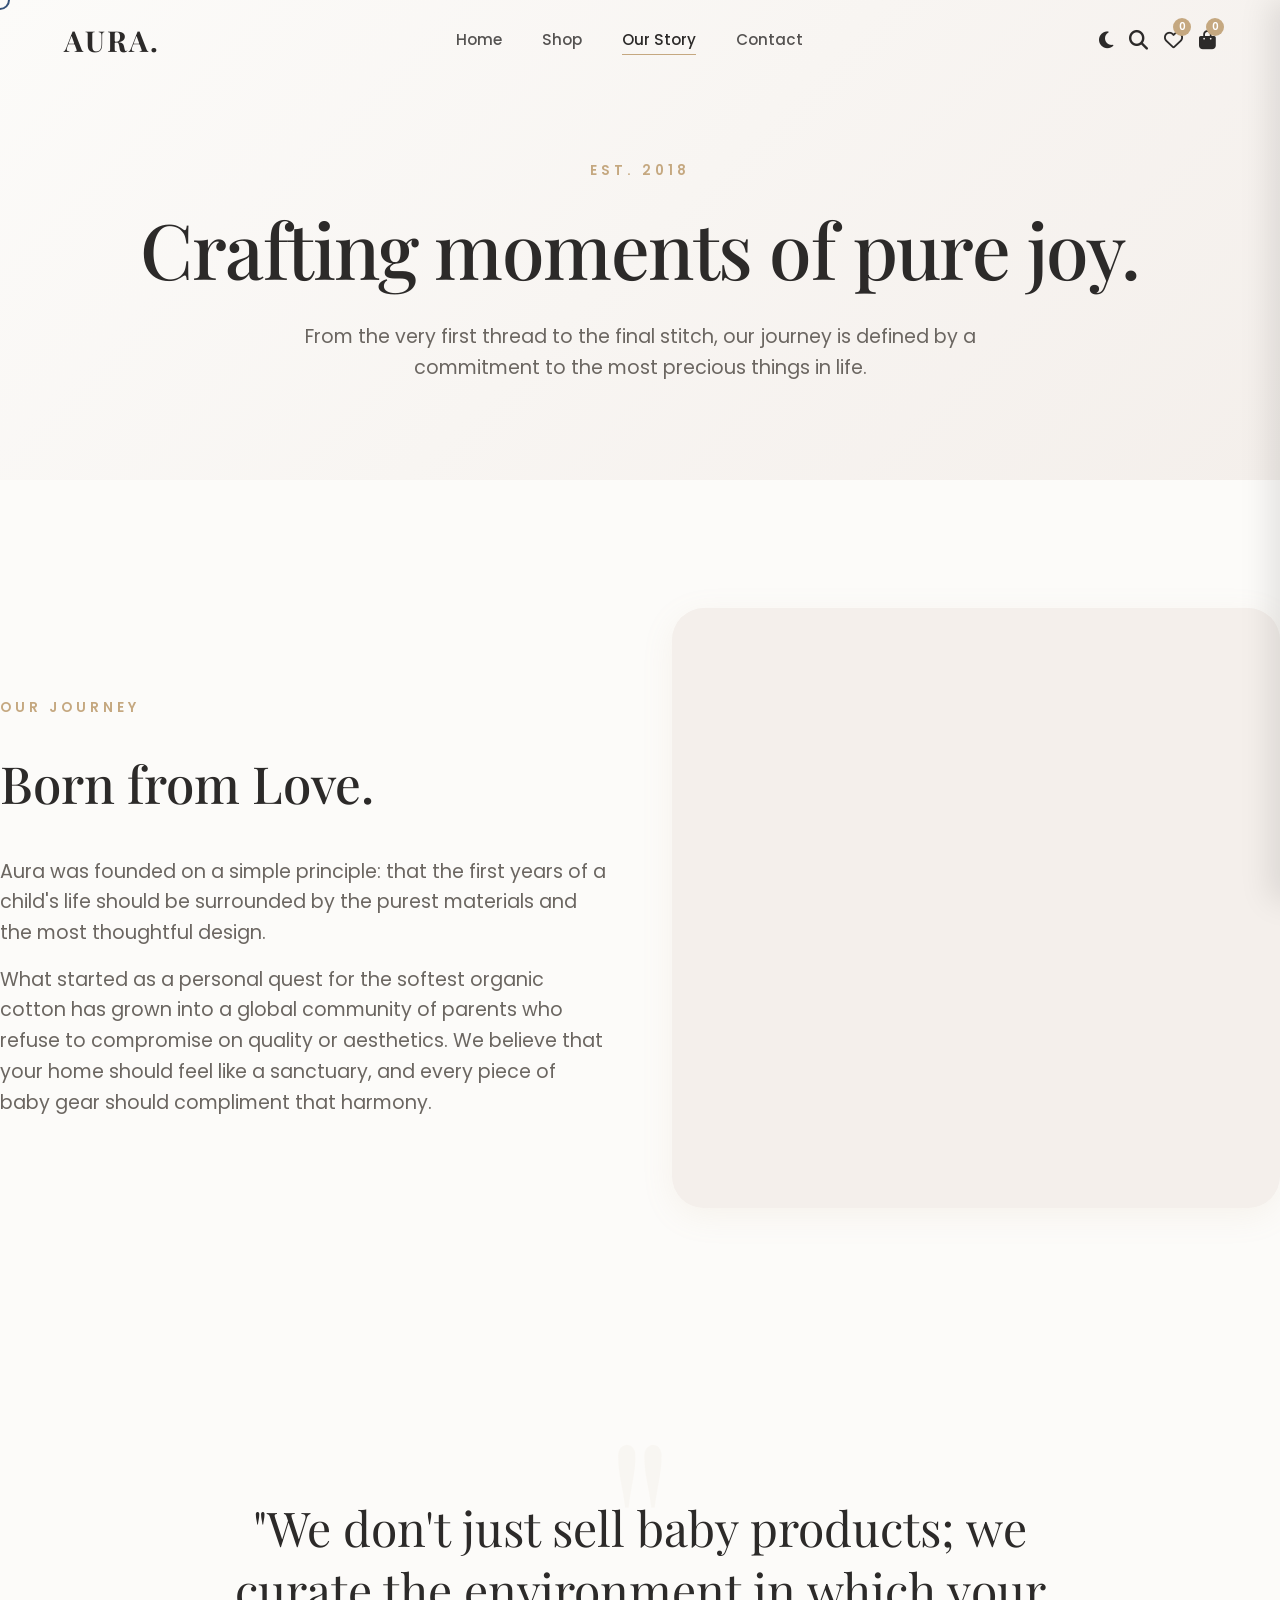
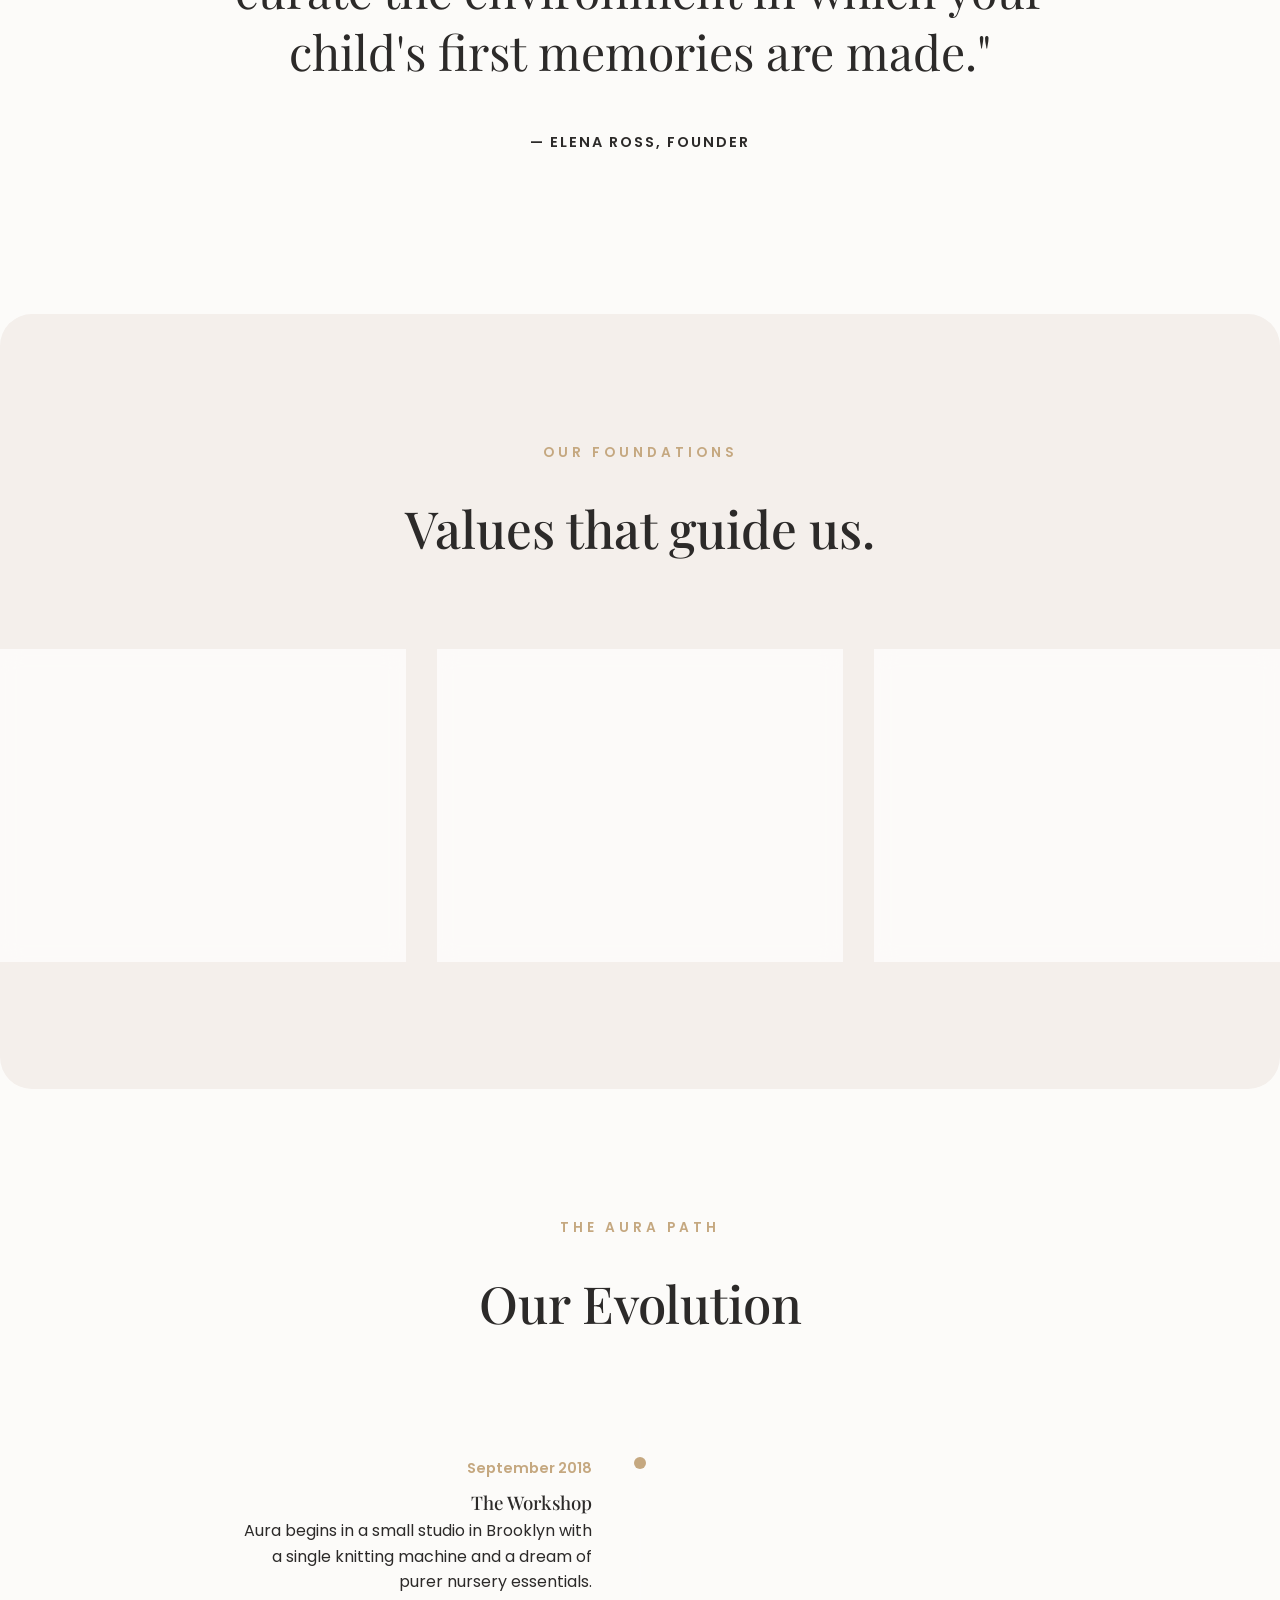
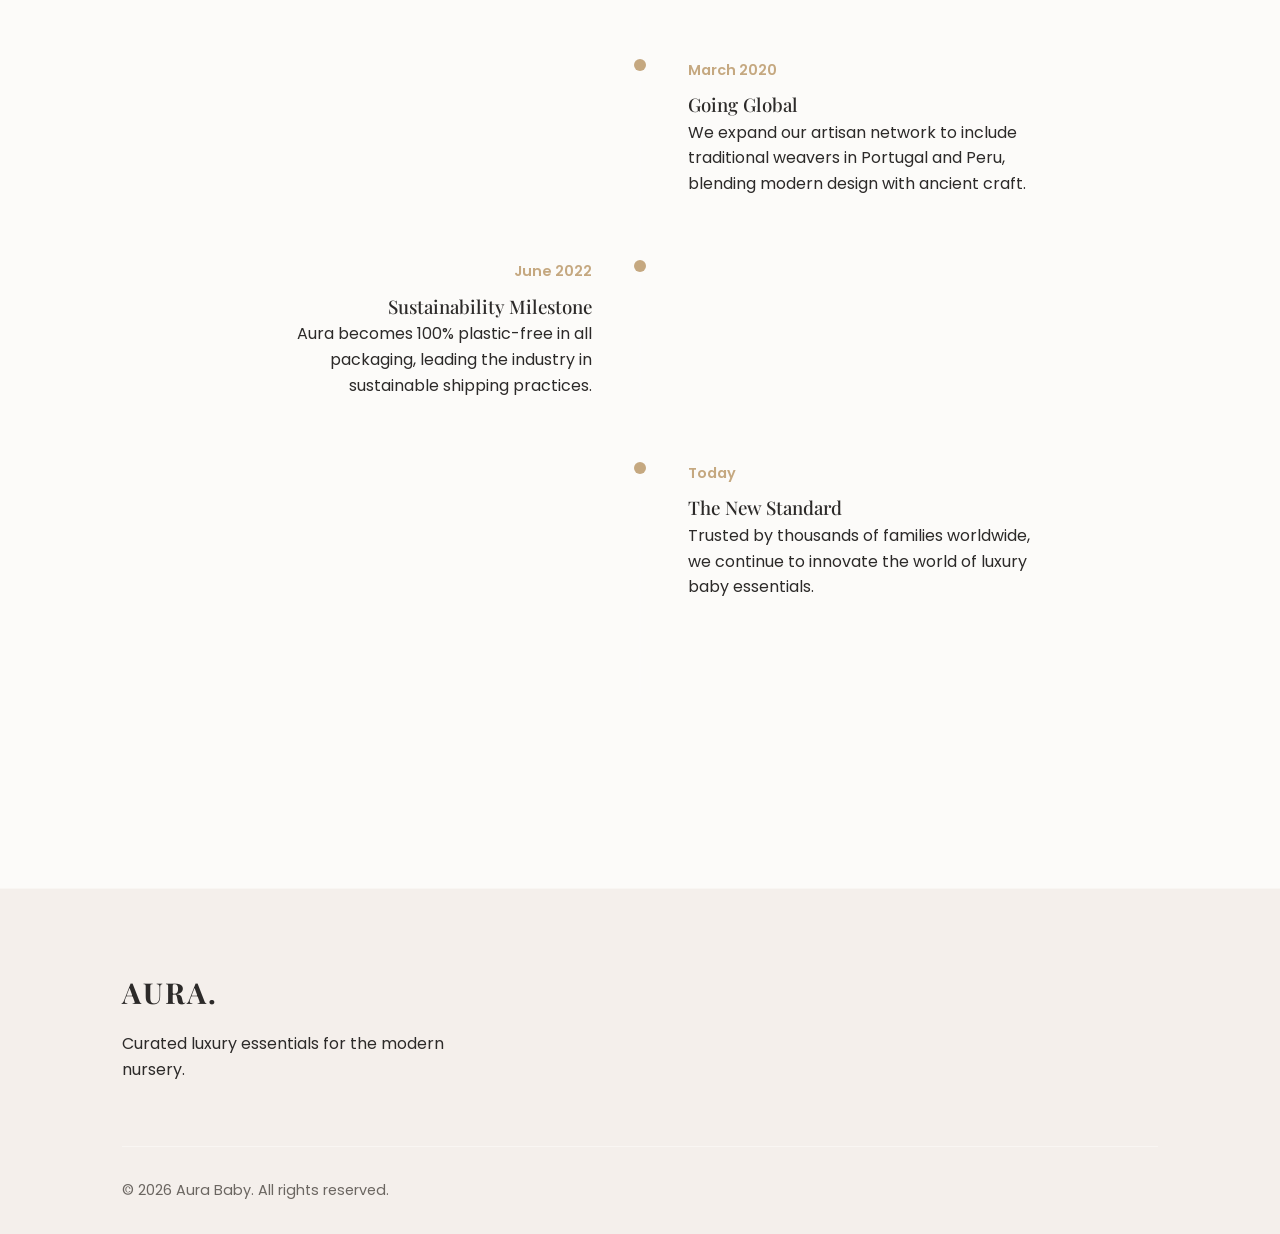
==== about.html @ 28e5e641 "convert single page to multipage optimized for shopify" ====
<!DOCTYPE html>
<html lang="en">
<head>
    <meta charset="UTF-8">
    <meta name="viewport" content="width=device-width, initial-scale=1.0">
    <title>Our Story | Aura Luxury Baby Essentials</title>
    <link rel="preconnect" href="https://fonts.googleapis.com">
    <link rel="preconnect" href="https://fonts.gstatic.com" crossorigin>
    <link href="https://fonts.googleapis.com/css2?family=Playfair+Display:ital,wght@0,400;0,500;0,600;0,700;1,400&family=Poppins:wght@300;400;500;600&display=swap" rel="stylesheet">
    <link rel="stylesheet" href="https://cdnjs.cloudflare.com/ajax/libs/font-awesome/6.4.0/css/all.min.css">
    <link rel="stylesheet" href="css/style.css">
    <style>
        /* Page Specific Styles */
        .about-hero {
            padding: 10rem 0 6rem;
            background: linear-gradient(135deg, var(--bg-main) 0%, var(--bg-secondary) 100%);
            text-align: center;
        }
        
        .value-card {
            background: var(--glass-bg);
            border: 1px solid var(--glass-border);
            border-radius: var(--radius-lg);
            padding: 3rem 2rem;
            text-align: center;
            transition: var(--transition);
            backdrop-filter: blur(10px);
            height: 100%;
        }
        .value-card:hover {
            transform: translateY(-10px);
            box-shadow: var(--glass-shadow);
            border-color: var(--accent-gold);
        }
        .value-icon {
            font-size: 3.5rem;
            color: var(--accent-gold);
            margin-bottom: 2rem;
            opacity: 0.8;
            transition: var(--transition);
        }
        .value-card:hover .value-icon {
            transform: scale(1.1);
            opacity: 1;
        }
        
        .quote-section {
            padding: 10rem 0;
            text-align: center;
            background: var(--bg-main);
            position: relative;
        }
        .quote-section::before {
            content: '"';
            position: absolute;
            top: 4rem;
            left: 50%;
            transform: translateX(-50%);
            font-size: 15rem;
            font-family: var(--font-heading);
            color: var(--accent-gold);
            opacity: 0.05;
            line-height: 1;
        }
        .quote-text {
            font-family: var(--font-heading);
            font-size: clamp(1.8rem, 4vw, 3rem);
            max-width: 900px;
            margin: 0 auto;
            line-height: 1.3;
            color: var(--text-main);
            position: relative;
            z-index: 1;
        }
        
        .timeline {
            position: relative;
            max-width: 800px;
            margin: 4rem auto;
            padding: 2rem 0;
        }
        .timeline::before {
            content: '';
            position: absolute;
            top: 0; bottom: 0;
            left: 50%;
            width: 1px;
            background: var(--glass-border);
            transform: translateX(-50%);
        }
        .timeline-item {
            margin-bottom: 4rem;
            position: relative;
            width: 50%;
            padding-right: 3rem;
            text-align: right;
        }
        .timeline-item:nth-child(even) {
            margin-left: auto;
            padding-right: 0;
            padding-left: 3rem;
            text-align: left;
        }
        .timeline-dot {
            position: absolute;
            top: 0;
            left: 100%;
            width: 12px; height: 12px;
            background: var(--accent-gold);
            border-radius: 50%;
            transform: translate(-50%, 0);
            z-index: 1;
        }
        .timeline-item:nth-child(even) .timeline-dot {
            left: 0;
        }
        .timeline-date {
            font-weight: 600;
            color: var(--accent-gold);
            font-size: 0.9rem;
            margin-bottom: 0.5rem;
            display: block;
        }
        
        @media (max-width: 768px) {
            .timeline::before { left: 0; }
            .timeline-item { width: 100%; text-align: left !important; padding-left: 2rem !important; padding-right: 0 !important; }
            .timeline-dot { left: 0 !important; }
        }
    </style>
</head>
<body>

    <div class="custom-cursor" id="cursor"></div>
    <div class="scroll-progress" id="scrollProgress"></div>

    <nav class="navbar" id="navbar">
        <div class="container nav-container">
            <a href="index.html" class="logo">AURA.</a>
            <ul class="nav-links">
                <li><a href="index.html" class="nav-link">Home</a></li>
                <li><a href="shop.html" class="nav-link">Shop</a></li>
                <li><a href="about.html" class="nav-link active">Our Story</a></li>
                <li><a href="contact.html" class="nav-link">Contact</a></li>
            </ul>
            <div class="nav-actions">
                <button id="themeToggle" aria-label="Toggle Dark Mode"><i class="fa-solid fa-moon"></i></button>
                <button id="searchBtn" aria-label="Search"><i class="fa-solid fa-magnifying-glass"></i></button>
                <button aria-label="Wishlist"><i class="fa-regular fa-heart"></i><span class="badge" id="wishlistCount">0</span></button>
                <button id="cartBtn" aria-label="Cart"><i class="fa-solid fa-bag-shopping"></i><span class="badge" id="cartCount">0</span></button>
            </div>
        </div>
    </nav>

    <main>
        <section class="about-hero">
            <div class="container reveal">
                <span class="hero-subtitle">Est. 2018</span>
                <h1 class="title-lg">Crafting moments of pure joy.</h1>
                <p class="text-lead" style="max-width: 700px; margin: 2rem auto 0;">From the very first thread to the final stitch, our journey is defined by a commitment to the most precious things in life.</p>
            </div>
        </section>

        <section class="section-padding container">
            <div class="editorial-split reveal">
                <div class="editorial-text">
                    <span class="hero-subtitle">Our Journey</span>
                    <h2 class="title-md">Born from Love.</h2>
                    <p class="text-lead" style="margin-top: 2rem;">Aura was founded on a simple principle: that the first years of a child's life should be surrounded by the purest materials and the most thoughtful design.</p>
                    <p class="text-lead" style="margin-top: 1rem;">What started as a personal quest for the softest organic cotton has grown into a global community of parents who refuse to compromise on quality or aesthetics. We believe that your home should feel like a sanctuary, and every piece of baby gear should compliment that harmony.</p>
                </div>
                <div class="editorial-img" style="background-image: url('https://images.unsplash.com/photo-1519689689353-89701638427f?auto=format&fit=crop&q=80&w=800'); background-size: cover; background-position: center;"></div>
            </div>
        </section>

        <section class="quote-section">
            <div class="container reveal">
                <p class="quote-text">"We don't just sell baby products; we curate the environment in which your child's first memories are made."</p>
                <p class="testimonial-author" style="margin-top: 3rem;">— Elena Ross, Founder</p>
            </div>
        </section>

        <section class="section-padding container" style="background: var(--bg-secondary); border-radius: var(--radius-xl);">
            <div class="text-center reveal" style="margin-bottom: 5rem;">
                <span class="hero-subtitle">Our Foundations</span>
                <h2 class="title-md">Values that guide us.</h2>
            </div>
            
            <div class="grid" style="grid-template-columns: repeat(auto-fit, minmax(300px, 1fr)); gap: 2rem;">
                <div class="reveal">
                    <div class="value-card">
                        <i class="fa-solid fa-leaf value-icon"></i>
                        <h3 class="title-sm">100% Organic</h3>
                        <p class="text-muted">We exclusively use GOTS-certified organic cotton and sustainable materials that are gentle on both your baby and the planet.</p>
                    </div>
                </div>
                <div class="reveal">
                    <div class="value-card">
                        <i class="fa-solid fa-hand-holding-heart value-icon"></i>
                        <h3 class="title-sm">Ethically Sourced</h3>
                        <p class="text-muted">Every artisan in our supply chain is treated with respect, ensuring fair wages and safe working conditions across the globe.</p>
                    </div>
                </div>
                <div class="reveal">
                    <div class="value-card">
                        <i class="fa-solid fa-infinity value-icon"></i>
                        <h3 class="title-sm">Heirloom Quality</h3>
                        <p class="text-muted">Our pieces are designed with timeless aesthetics and durable construction, meant to be cherished and passed down.</p>
                    </div>
                </div>
            </div>
        </section>

        <section class="section-padding container">
            <div class="text-center reveal" style="margin-bottom: 5rem;">
                <span class="hero-subtitle">The Aura Path</span>
                <h2 class="title-md">Our Evolution</h2>
            </div>

            <div class="timeline reveal">
                <div class="timeline-item">
                    <div class="timeline-dot"></div>
                    <span class="timeline-date">September 2018</span>
                    <h3>The Workshop</h3>
                    <p class="text-muted">Aura begins in a small studio in Brooklyn with a single knitting machine and a dream of purer nursery essentials.</p>
                </div>
                <div class="timeline-item">
                    <div class="timeline-dot"></div>
                    <span class="timeline-date">March 2020</span>
                    <h3>Going Global</h3>
                    <p class="text-muted">We expand our artisan network to include traditional weavers in Portugal and Peru, blending modern design with ancient craft.</p>
                </div>
                <div class="timeline-item">
                    <div class="timeline-dot"></div>
                    <span class="timeline-date">June 2022</span>
                    <h3>Sustainability Milestone</h3>
                    <p class="text-muted">Aura becomes 100% plastic-free in all packaging, leading the industry in sustainable shipping practices.</p>
                </div>
                <div class="timeline-item">
                    <div class="timeline-dot"></div>
                    <span class="timeline-date">Today</span>
                    <h3>The New Standard</h3>
                    <p class="text-muted">Trusted by thousands of families worldwide, we continue to innovate the world of luxury baby essentials.</p>
                </div>
            </div>
        </section>
    </main>

    <footer>
        <div class="container">
            <div class="footer-grid">
                <div class="footer-col">
                    <a href="index.html" class="logo" style="margin-bottom: 1rem; display: block;">AURA.</a>
                    <p class="text-muted">Curated luxury essentials for the modern nursery.</p>
                </div>
            </div>
            <div class="footer-bottom">
                <p>&copy; 2026 Aura Baby. All rights reserved.</p>
            </div>
        </div>
    </footer>

    <div class="overlay" id="overlay"></div>
    <div class="sidebar" id="cartSidebar">
        <div class="sidebar-header"><h3>Your Cart</h3><i class="fa-solid fa-xmark close-btn" id="closeCart"></i></div>
        <div class="sidebar-content" id="cartItems"></div>
        <div class="sidebar-footer">
            <div class="cart-total"><span>Subtotal</span><span id="cartTotalValue">$0.00</span></div>
            <button class="btn btn-primary" style="width: 100%;" id="checkoutBtn">Proceed to Checkout</button>
        </div>
    </div>

    <div class="modal" id="searchModal">
        <i class="fa-solid fa-xmark close-btn modal-close" id="closeSearch"></i>
        <div class="search-input-wrap"><input type="text" id="searchInput" placeholder="Search..."><i class="fa-solid fa-magnifying-glass"></i></div>
        <div id="searchResults" class="grid"></div>
    </div>

    <div class="modal" id="quickViewModal">
        <i class="fa-solid fa-xmark close-btn modal-close" id="closeQuickView"></i>
        <div class="qv-grid" id="quickViewContent"></div>
    </div>

    <div class="toast-container" id="toastContainer"></div>

    <nav class="bottom-nav" id="bottomNav">
        <a href="index.html" class="bottom-nav-item"><i class="fa-solid fa-house"></i><span>Home</span></a>
        <a href="shop.html" class="bottom-nav-item"><i class="fa-solid fa-bag-shopping"></i><span>Shop</span></a>
        <button class="bottom-nav-item" id="bnavSearchBtn"><i class="fa-solid fa-magnifying-glass"></i><span>Search</span></button>
        <button class="bottom-nav-item" id="bnavWishlistBtn"><i class="fa-regular fa-heart"></i><span>Wishlist</span><span class="bnav-badge" id="bnavWishlistCount">0</span></button>
        <button class="bottom-nav-item" id="bnavCartBtn"><i class="fa-solid fa-cart-shopping"></i><span>Cart</span><span class="bnav-badge" id="bnavCartCount">0</span></button>
    </nav>

    <script src="js/main.js"></script>
</body>
</html>
---- css/style.css ----
/* ==========================================================================
   CSS VARIABLES & THEMING
   ========================================================================== */
:root {
    /* Colors - Light Theme (Luxury Baby Brand) */
    --bg-main: #FCFBF9; /* Warm white */
    --bg-secondary: #F4EFEB; /* Cream */
    --text-main: #2C2A29;
    --text-muted: #6B6661;
    --accent-gold: #C5A880; /* Champagne Gold */
    --accent-blue: #DCE5E8; /* Powder blue */
    --accent-pink: #F3E6E8; /* Blush pink */
    
    /* UI Elements */
    --glass-bg: rgba(255, 255, 255, 0.7);
    --glass-border: rgba(255, 255, 255, 0.4);
    --glass-shadow: 0 8px 32px 0 rgba(197, 168, 128, 0.1);
    
    /* Typography */
    --font-heading: 'Playfair Display', serif;
    --font-body: 'Poppins', sans-serif;
    
    /* Spacing & Layout */
    --radius-md: 16px;
    --radius-lg: 24px;
    --radius-xl: 32px;
    --radius-pill: 100px;
    --nav-height: 80px;
    --transition: all 0.4s cubic-bezier(0.16, 1, 0.3, 1);
}

[data-theme="dark"] {
    --bg-main: #1A1918;
    --bg-secondary: #242220;
    --text-main: #F4EFEB;
    --text-muted: #A39E99;
    --accent-gold: #D4B992;
    --accent-blue: #2A363A;
    --accent-pink: #3D2D30;
    
    --glass-bg: rgba(36, 34, 32, 0.7);
    --glass-border: rgba(255, 255, 255, 0.05);
    --glass-shadow: 0 8px 32px 0 rgba(0, 0, 0, 0.4);
}

/* ==========================================================================
   RESET & BASE
   ========================================================================== */
* { margin: 0; padding: 0; box-sizing: border-box; }

body {
    font-family: var(--font-body);
    background-color: var(--bg-main);
    color: var(--text-main);
    line-height: 1.6;
    overflow-x: hidden;
    transition: background-color 0.5s ease, color 0.5s ease;
    cursor: none; /* Hide default cursor for custom cursor */
}

h1, h2, h3, h4, h5, h6 { font-family: var(--font-heading); font-weight: 500; }
a { text-decoration: none; color: inherit; cursor: none; }
ul { list-style: none; }
button { font-family: var(--font-body); border: none; background: none; cursor: none; }
img { max-width: 100%; height: auto; display: block; }

/* Container */
.container {
    width: 100%;
    max-width: 1400px;
    margin: 0 auto;
    padding: 0 5%;
}

/* ==========================================================================
   CUSTOM CURSOR & SCROLL PROGRESS
   ========================================================================== */
.custom-cursor {
    position: fixed;
    top: 0; left: 0;
    width: 20px; height: 20px;
    border: 2px solid var(--accent-gold);
    border-radius: 50%;
    transform: translate(-50%, -50%);
    pointer-events: none;
    z-index: 9999;
    transition: width 0.3s, height 0.3s, background 0.3s;
    mix-blend-mode: difference;
}
.custom-cursor.hover {
    width: 50px; height: 50px;
    background: rgba(197, 168, 128, 0.2);
    border-color: transparent;
}

.scroll-progress {
    position: fixed;
    top: 0; left: 0;
    width: 0%; height: 3px;
    background: var(--accent-gold);
    z-index: 10000;
    transition: width 0.1s ease;
}

/* ==========================================================================
   TYPOGRAPHY & UTILITIES
   ========================================================================== */
.title-lg { font-size: clamp(3rem, 6vw, 5.5rem); line-height: 1.1; letter-spacing: -0.02em; }
.title-md { font-size: clamp(2rem, 4vw, 3.5rem); margin-bottom: 1rem; }
.title-sm { font-size: clamp(1.2rem, 2vw, 1.8rem); margin-bottom: 0.5rem; }
.text-lead { font-size: clamp(1rem, 1.5vw, 1.2rem); color: var(--text-muted); }
.text-center { text-align: center; }

.section-padding { padding: 8rem 0; }

/* Reveal Animations */
.reveal { opacity: 0; transform: translateY(40px); transition: 1s cubic-bezier(0.16, 1, 0.3, 1); }
.reveal.active { opacity: 1; transform: translateY(0); }

/* ==========================================================================
   BUTTONS & CHIPS
   ========================================================================== */
.btn {
    display: inline-flex;
    align-items: center;
    justify-content: center;
    padding: 1rem 2.5rem;
    border-radius: var(--radius-pill);
    font-weight: 500;
    letter-spacing: 1px;
    text-transform: uppercase;
    font-size: 0.85rem;
    transition: var(--transition);
    position: relative;
    overflow: hidden;
    z-index: 1;
}
.btn-primary {
    background: var(--text-main);
    color: var(--bg-main);
}
.btn-primary:hover { transform: translateY(-3px); box-shadow: 0 10px 20px rgba(0,0,0,0.1); }

.btn-outline {
    background: transparent;
    border: 1px solid var(--text-main);
    color: var(--text-main);
}
.btn-outline:hover { background: var(--text-main); color: var(--bg-main); }

.btn-icon {
    width: 45px; height: 45px;
    border-radius: 50%;
    display: flex; align-items: center; justify-content: center;
    background: var(--glass-bg);
    border: 1px solid var(--glass-border);
    backdrop-filter: blur(10px);
    transition: var(--transition);
    color: var(--text-main);
}
.btn-icon:hover { background: var(--accent-gold); color: white; transform: scale(1.05); }

/* Ripple Effect */
.ripple {
    position: absolute; border-radius: 50%; background: rgba(255,255,255,0.4);
    transform: scale(0); animation: ripple-anim 0.6s linear; pointer-events: none;
}
@keyframes ripple-anim { to { transform: scale(4); opacity: 0; } }

/* ==========================================================================
   NAVIGATION
   ========================================================================== */
.navbar {
    position: fixed;
    top: 0; left: 0; width: 100%;
    height: var(--nav-height);
    display: flex; align-items: center;
    z-index: 1000;
    transition: var(--transition);
}
.navbar.scrolled {
    background: var(--glass-bg);
    backdrop-filter: blur(20px);
    border-bottom: 1px solid var(--glass-border);
    box-shadow: var(--glass-shadow);
}
.nav-container {
    display: flex; justify-content: space-between; align-items: center; width: 100%;
}
.nav-links { display: flex; gap: 2.5rem; }
.nav-links a {
    font-size: 0.95rem; font-weight: 500; color: var(--text-main);
    position: relative; opacity: 0.8; transition: var(--transition);
}
.nav-links a:hover, .nav-links a.active { opacity: 1; }
.nav-links a::after {
    content: ''; position: absolute; bottom: -5px; left: 0; width: 0; height: 1px;
    background: var(--accent-gold); transition: var(--transition);
}
.nav-links a:hover::after, .nav-links a.active::after { width: 100%; }

.logo { font-family: var(--font-heading); font-size: 1.8rem; font-weight: 700; letter-spacing: 2px; }

.nav-actions { display: flex; gap: 1rem; align-items: center; }
.nav-actions button { font-size: 1.2rem; color: var(--text-main); position: relative; }
.badge {
    position: absolute; top: -8px; right: -8px;
    background: var(--accent-gold); color: white;
    font-size: 0.65rem; width: 18px; height: 18px;
    display: flex; align-items: center; justify-content: center;
    border-radius: 50%; font-weight: 600;
}

/* ==========================================================================
   HERO SECTION
   ========================================================================== */
.hero {
    height: 100vh;
    display: flex; align-items: center;
    position: relative; overflow: hidden;
    background: var(--bg-secondary);
}

.hero-content {
    position: relative; z-index: 1; max-width: 800px;
}
.hero-subtitle {
    text-transform: uppercase; letter-spacing: 4px; font-size: 0.85rem;
    color: var(--accent-gold); margin-bottom: 1.5rem; display: block; font-weight: 600;
}
.hero-content .btn-primary { margin-top: 2rem; }

.scroll-indicator {
    position: absolute; bottom: 40px; left: 50%; transform: translateX(-50%);
    display: flex; flex-direction: column; align-items: center; gap: 10px; z-index: 1;
    opacity: 0.6; animation: bounce 2s infinite;
}
.scroll-indicator span { font-size: 0.8rem; text-transform: uppercase; letter-spacing: 2px; }
.scroll-indicator i { font-size: 1.2rem; }
@keyframes bounce { 0%, 20%, 50%, 80%, 100% { transform: translateY(0) translateX(-50%); } 40% { transform: translateY(-10px) translateX(-50%); } 60% { transform: translateY(-5px) translateX(-50%); } }

/* ==========================================================================
   PRODUCT CARDS (GLASSMORPHISM & TILT)
   ========================================================================== */
.grid {
    display: grid; grid-template-columns: repeat(auto-fill, minmax(280px, 1fr)); gap: 2.5rem;
}

.product-card {
    background: var(--glass-bg);
    border: 1px solid var(--glass-border);
    border-radius: var(--radius-lg);
    padding: 1.5rem;
    backdrop-filter: blur(10px);
    transition: transform 0.3s ease, box-shadow 0.3s ease;
    position: relative;
    display: flex; flex-direction: column;
    transform-style: preserve-3d;
}
.product-card:hover {
    box-shadow: var(--glass-shadow);
    z-index: 2;
}
.product-image-wrap {
    height: 250px; border-radius: var(--radius-md);
    background: var(--bg-secondary);
    position: relative; overflow: hidden; margin-bottom: 1rem;
    flex-shrink: 0;
}
.product-image-wrap img { transition: var(--transition); }
.product-card:hover .product-image-wrap img { transform: scale(1.05); }

/* Actions row sits BELOW the image, always in the card flow */
.product-actions {
    display: flex;
    justify-content: flex-start;
    gap: 0.5rem;
    margin-bottom: 0.75rem;
    opacity: 0;
    transform: translateY(6px);
    transition: opacity 0.3s ease, transform 0.3s ease;
}
.product-card:hover .product-actions {
    opacity: 1;
    transform: translateY(0);
}

.product-badges {
    position: absolute; top: 15px; left: 15px;
    display: flex; gap: 0.5rem;
    z-index: 10;
}
.badge-tag {
    background: var(--text-main); color: var(--bg-main);
    padding: 4px 10px; border-radius: var(--radius-pill); font-size: 0.7rem; font-weight: 600; text-transform: uppercase;
}
.badge-tag.gold { background: var(--accent-gold); color: white; }

.product-info { flex-grow: 1; display: flex; flex-direction: column; }
.product-category { font-size: 0.8rem; color: var(--text-muted); text-transform: uppercase; letter-spacing: 1px; margin-bottom: 0.3rem; }
.product-title { font-family: var(--font-heading); font-size: 1.2rem; margin-bottom: 0.5rem; cursor: pointer; }
.product-price-rating { display: flex; justify-content: space-between; align-items: center; margin-top: auto; }
.product-price { font-weight: 600; font-size: 1.1rem; }
.product-rating { color: var(--accent-gold); font-size: 0.8rem; }

/* Skeleton Loader */
.skeleton { animation: pulse 1.5s infinite ease-in-out; background: var(--glass-border); border-radius: var(--radius-md); }
@keyframes pulse { 0% { opacity: 0.5; } 50% { opacity: 0.8; } 100% { opacity: 0.5; } }

/* ==========================================================================
   CATEGORIES SECTION
   ========================================================================== */
.category-grid {
    display: grid; grid-template-columns: repeat(auto-fit, minmax(250px, 1fr)); gap: 1.5rem;
}
.category-card {
    height: 300px; border-radius: var(--radius-xl); position: relative; overflow: hidden;
    display: flex; align-items: flex-end; padding: 2rem;
    background-size: cover; background-position: center;
    cursor: pointer;
    transition: var(--transition);
}
.category-card:hover { transform: translateY(-5px); }
.category-card::before {
    content: ''; position: absolute; top: 0; left: 0; width: 100%; height: 100%;
    background: linear-gradient(to top, rgba(0,0,0,0.4) 0%, transparent 100%);
    transition: var(--transition);
}
.category-card:hover::before { background: linear-gradient(to top, rgba(0,0,0,0.6) 0%, rgba(0,0,0,0.1) 100%); }
.category-content { position: relative; z-index: 1; color: white; width: 100%; transform: translateY(10px); transition: var(--transition); }
.category-card:hover .category-content { transform: translateY(0); }
.category-content h3 { font-size: 1.8rem; margin-bottom: 0.5rem; }
.category-content p { font-size: 0.9rem; opacity: 0.8; transition: var(--transition); }
.category-card:hover .category-content p { opacity: 1; }

/* ==========================================================================
   ABOUT & TESTIMONIALS (EDITORIAL)
   ========================================================================== */
.editorial-split {
    display: flex; gap: 4rem; align-items: center;
}
.editorial-img {
    flex: 1; height: 600px; border-radius: var(--radius-xl);
    background: var(--bg-secondary);
    position: relative; overflow: hidden;
    box-shadow: var(--glass-shadow);
}
.editorial-text { flex: 1; }

.testimonial-slider { position: relative; overflow: hidden; padding: 2rem 0; }
.testimonial-slide { display: none; text-align: center; max-width: 800px; margin: 0 auto; animation: fade 1s; }
.testimonial-slide.active { display: block; }
.quote-icon { font-size: 3rem; color: var(--accent-gold); opacity: 0.3; margin-bottom: 1.5rem; }
.testimonial-text { font-family: var(--font-heading); font-size: 1.8rem; font-style: italic; margin-bottom: 2rem; }
.testimonial-author { font-weight: 600; text-transform: uppercase; letter-spacing: 2px; font-size: 0.9rem; }

.slider-controls { display: center; justify-content: center; gap: 1rem; margin-top: 2rem; }
.dot { width: 10px; height: 10px; border-radius: 50%; background: var(--glass-border); cursor: pointer; transition: var(--transition); border: 1px solid var(--text-muted); }
.dot.active { background: var(--text-main); border-color: var(--text-main); transform: scale(1.2); }

/* ==========================================================================
   NEWSLETTER & FAQ
   ========================================================================== */
.newsletter-section {
    background: var(--bg-secondary); border-radius: var(--radius-xl);
    padding: 5rem 2rem; text-align: center; margin: 5rem 0;
}
.newsletter-form {
    display: flex; max-width: 500px; margin: 2rem auto 0;
    background: var(--bg-main); border-radius: var(--radius-pill); padding: 5px;
    box-shadow: var(--glass-shadow);
}
.newsletter-form input {
    flex: 1; border: none; background: transparent; padding: 0 1.5rem;
    font-family: var(--font-body); font-size: 1rem; color: var(--text-main); outline: none;
}

.faq-item {
    border-bottom: 1px solid var(--glass-border); padding: 1.5rem 0; cursor: pointer;
}
.faq-question { display: flex; justify-content: space-between; align-items: center; font-weight: 500; font-size: 1.1rem; }
.faq-answer { max-height: 0; overflow: hidden; transition: max-height 0.4s ease; color: var(--text-muted); margin-top: 0; opacity: 0; }
.faq-item.active .faq-answer { max-height: 200px; margin-top: 1rem; opacity: 1; }
.faq-item.active .faq-icon { transform: rotate(45deg); }
.faq-icon { transition: transform 0.3s ease; }

/* ==========================================================================
   FOOTER
   ========================================================================== */
footer {
    background: var(--bg-secondary); padding: 5rem 5% 2rem;
    border-top: 1px solid var(--glass-border);
}
.footer-grid { display: grid; grid-template-columns: 2fr 1fr 1fr 1fr; gap: 3rem; margin-bottom: 4rem; }
.footer-col h4 { font-family: var(--font-body); font-weight: 600; text-transform: uppercase; letter-spacing: 2px; margin-bottom: 1.5rem; font-size: 0.9rem; }
.footer-links li { margin-bottom: 0.8rem; color: var(--text-muted); transition: var(--transition); cursor: pointer; }
.footer-links li:hover { color: var(--text-main); transform: translateX(5px); }
.social-icons { display: flex; gap: 1rem; margin-top: 1.5rem; }
.social-icons a { display: flex; align-items: center; justify-content: center; width: 40px; height: 40px; border-radius: 50%; background: var(--bg-main); transition: var(--transition); }
.social-icons a:hover { background: var(--accent-gold); color: white; transform: translateY(-3px); }
.footer-bottom { display: flex; justify-content: space-between; align-items: center; padding-top: 2rem; border-top: 1px solid var(--glass-border); color: var(--text-muted); font-size: 0.9rem; }

/* ==========================================================================
   MODALS & SIDEBARS
   ========================================================================== */
.overlay { position: fixed; top: 0; left: 0; width: 100%; height: 100%; background: rgba(0,0,0,0.5); backdrop-filter: blur(5px); z-index: 2000; opacity: 0; visibility: hidden; transition: var(--transition); }
.overlay.active { opacity: 1; visibility: visible; }

/* Cart Sidebar */
.sidebar {
    position: fixed; top: 0; right: -450px; width: 100%; max-width: 450px; height: 100vh;
    background: var(--bg-main); z-index: 2001; transition: right 0.4s cubic-bezier(0.16, 1, 0.3, 1);
    display: flex; flex-direction: column; box-shadow: -10px 0 30px rgba(0,0,0,0.1);
}
.sidebar.active { right: 0; }
.sidebar-header { padding: 2rem; display: flex; justify-content: space-between; align-items: center; border-bottom: 1px solid var(--glass-border); }
.close-btn { font-size: 1.5rem; cursor: pointer; color: var(--text-main); }
.sidebar-content { flex: 1; overflow-y: auto; padding: 2rem; display: flex; flex-direction: column; gap: 1.5rem; }
.sidebar-footer { padding: 2rem; border-top: 1px solid var(--glass-border); background: var(--bg-secondary); }

.cart-item { display: flex; gap: 1rem; align-items: center; }
.cart-item-img { width: 80px; height: 80px; background: var(--glass-border); border-radius: var(--radius-md); display: flex; align-items: center; justify-content: center; font-size: 2rem; color: var(--text-muted); }
.cart-item-info { flex: 1; }
.cart-item-title { font-weight: 500; font-size: 0.9rem; margin-bottom: 0.3rem; }
.cart-item-price { color: var(--text-muted); font-size: 0.9rem; }
.qty-control { display: flex; align-items: center; gap: 0.5rem; margin-top: 0.5rem; background: var(--bg-secondary); width: fit-content; border-radius: var(--radius-pill); padding: 2px 8px; }
.qty-btn { padding: 0 5px; cursor: pointer; font-size: 1.2rem; }
.cart-remove { color: #d9534f; cursor: pointer; font-size: 0.8rem; text-transform: uppercase; margin-left: auto; }

.cart-total { display: flex; justify-content: space-between; font-size: 1.2rem; font-weight: 600; margin-bottom: 1.5rem; font-family: var(--font-heading); }

/* Search & Quick View Modals */
.modal {
    position: fixed; top: 50%; left: 50%; transform: translate(-50%, -50%) scale(0.9);
    background: var(--bg-main); border-radius: var(--radius-lg); padding: 3rem;
    z-index: 2001; opacity: 0; visibility: hidden; transition: var(--transition);
    max-width: 900px; width: 90%; max-height: 90vh; overflow-y: auto;
    box-shadow: var(--glass-shadow);
}
.modal.active { opacity: 1; visibility: visible; transform: translate(-50%, -50%) scale(1); }
.modal-close { position: absolute; top: 1.5rem; right: 1.5rem; }

.search-input-wrap { display: flex; border-bottom: 2px solid var(--text-main); padding-bottom: 1rem; margin-bottom: 2rem; }
.search-input-wrap input { flex: 1; border: none; background: transparent; font-size: 2rem; font-family: var(--font-heading); outline: none; color: var(--text-main); }
.search-input-wrap i { font-size: 1.5rem; color: var(--text-main); align-self: center; }

/* Quick View Layout */
.qv-grid { display: grid; grid-template-columns: 1fr 1fr; gap: 3rem; }
.qv-img { height: 400px; background: var(--bg-secondary); border-radius: var(--radius-md); display: flex; align-items: center; justify-content: center; font-size: 8rem; color: var(--accent-gold); }
.qv-details h2 { margin-bottom: 1rem; }
.qv-price { font-size: 1.5rem; margin-bottom: 1.5rem; font-weight: 500; }
.qv-desc { color: var(--text-muted); margin-bottom: 2rem; }

/* Toast */
.toast-container { position: fixed; bottom: 20px; right: 20px; z-index: 9999; display: flex; flex-direction: column; gap: 10px; }
.toast { background: var(--text-main); color: var(--bg-main); padding: 1rem 1.5rem; border-radius: var(--radius-md); box-shadow: 0 5px 15px rgba(0,0,0,0.2); transform: translateX(120%); transition: transform 0.3s ease; display: flex; align-items: center; gap: 10px; }
.toast.show { transform: translateX(0); }

/* ==========================================================================
   SHOP PAGE STYLES
   ========================================================================== */
.shop-header { padding: 8rem 0 3rem; text-align: center; background: var(--bg-secondary); margin-bottom: 4rem; }
.shop-filters { display: flex; justify-content: space-between; align-items: center; margin-bottom: 2rem; flex-wrap: wrap; gap: 1rem; }
.filter-chips { display: flex; gap: 1rem; overflow-x: auto; padding-bottom: 0.5rem; }
.chip { padding: 0.5rem 1.5rem; border: 1px solid var(--glass-border); border-radius: var(--radius-pill); cursor: pointer; transition: var(--transition); background: var(--glass-bg); white-space: nowrap; }
.chip.active, .chip:hover { background: var(--text-main); color: var(--bg-main); }
.sort-select { padding: 0.5rem 1rem; border: 1px solid var(--glass-border); border-radius: var(--radius-pill); background: var(--glass-bg); color: var(--text-main); font-family: var(--font-body); outline: none; cursor: pointer; }

/* ==========================================================================
   FILTER BUTTON
   ========================================================================== */
.filter-btn {
    display: inline-flex;
    align-items: center;
    gap: 0.5rem;
    padding: 0.55rem 1.2rem;
    border: 1px solid var(--glass-border);
    border-radius: var(--radius-pill);
    background: var(--glass-bg);
    color: var(--text-main);
    font-family: var(--font-body);
    font-size: 0.875rem;
    font-weight: 500;
    cursor: pointer;
    transition: var(--transition);
    backdrop-filter: blur(10px);
    white-space: nowrap;
    flex-shrink: 0;
}
.filter-btn:hover {
    background: var(--text-main);
    color: var(--bg-main);
    border-color: var(--text-main);
}
.filter-btn i { font-size: 0.85rem; }
.filter-btn .filter-count {
    background: var(--accent-gold);
    color: white;
    font-size: 0.6rem;
    font-weight: 700;
    width: 17px;
    height: 17px;
    border-radius: 50%;
    display: none;
    align-items: center;
    justify-content: center;
    line-height: 1;
}
.filter-btn .filter-count.visible { display: flex; }

/* ==========================================================================
   FILTER SIDEBAR
   ========================================================================== */
.filter-sidebar {
    position: fixed;
    top: 0;
    left: -420px;
    width: 380px;
    max-width: 100vw;
    height: 100vh;
    height: 100dvh;
    background: var(--bg-main);
    z-index: 2001;
    transition: left 0.4s cubic-bezier(0.16, 1, 0.3, 1);
    display: flex;
    flex-direction: column;
    box-shadow: 4px 0 40px rgba(0, 0, 0, 0.12);
    border-right: 1px solid var(--glass-border);
}
.filter-sidebar.active { left: 0; }

/* Header */
.filter-sidebar-header {
    padding: 1.5rem 1.75rem;
    display: flex;
    justify-content: space-between;
    align-items: center;
    border-bottom: 1px solid var(--glass-border);
    flex-shrink: 0;
    background: var(--bg-main);
}
.filter-sidebar-header h3 {
    font-family: var(--font-heading);
    font-size: 1.35rem;
    font-weight: 500;
    letter-spacing: 0.01em;
}
.filter-sidebar-header .close-btn {
    width: 34px;
    height: 34px;
    display: flex;
    align-items: center;
    justify-content: center;
    border-radius: 50%;
    background: var(--bg-secondary);
    color: var(--text-main);
    font-size: 0.9rem;
    cursor: pointer;
    transition: background 0.2s, color 0.2s;
    flex-shrink: 0;
}
.filter-sidebar-header .close-btn:hover {
    background: var(--text-main);
    color: var(--bg-main);
}

/* Scrollable body */
.filter-sidebar-body {
    flex: 1;
    overflow-y: auto;
    padding: 0;
    display: flex;
    flex-direction: column;
}
.filter-sidebar-body::-webkit-scrollbar { width: 4px; }
.filter-sidebar-body::-webkit-scrollbar-track { background: transparent; }
.filter-sidebar-body::-webkit-scrollbar-thumb {
    background: var(--glass-border);
    border-radius: 4px;
}

/* Filter groups */
.filter-group {
    padding: 1.5rem 1.75rem;
    border-bottom: 1px solid var(--glass-border);
}
.filter-group:last-child { border-bottom: none; }

.filter-group-title {
    font-family: var(--font-body);
    font-size: 0.7rem;
    font-weight: 600;
    text-transform: uppercase;
    letter-spacing: 0.15em;
    color: var(--text-muted);
    margin-bottom: 1rem;
}

/* Checkbox options */
.filter-option {
    display: flex;
    align-items: center;
    gap: 0.85rem;
    padding: 0.55rem 0.75rem;
    margin: 0 -0.75rem;
    border-radius: var(--radius-md);
    cursor: pointer;
    font-size: 0.925rem;
    color: var(--text-main);
    transition: background 0.2s, color 0.2s;
    user-select: none;
}
.filter-option:hover {
    background: var(--bg-secondary);
}
.filter-option.checked {
    color: var(--accent-gold);
}

.filter-checkbox {
    width: 20px;
    height: 20px;
    border: 1.5px solid var(--text-muted);
    border-radius: 6px;
    display: flex;
    align-items: center;
    justify-content: center;
    flex-shrink: 0;
    transition: background 0.2s, border-color 0.2s;
    background: var(--bg-main);
    position: relative;
}
.filter-option:hover .filter-checkbox {
    border-color: var(--accent-gold);
}
.filter-option.checked .filter-checkbox {
    background: var(--accent-gold);
    border-color: var(--accent-gold);
}
/* Checkmark via SVG-like CSS */
.filter-option.checked .filter-checkbox::after {
    content: '';
    position: absolute;
    width: 5px;
    height: 9px;
    border: 2px solid white;
    border-top: none;
    border-left: none;
    transform: rotate(45deg) translate(-1px, -1px);
}

/* Price range */
.price-range-wrap {
    display: flex;
    gap: 0.6rem;
    align-items: center;
}
.price-input-wrap {
    flex: 1;
    position: relative;
}
.price-input-wrap::before {
    content: '$';
    position: absolute;
    left: 0.75rem;
    top: 50%;
    transform: translateY(-50%);
    color: var(--text-muted);
    font-size: 0.85rem;
    pointer-events: none;
}
.price-input {
    width: 100%;
    padding: 0.6rem 0.75rem 0.6rem 1.6rem;
    border: 1.5px solid var(--glass-border);
    border-radius: var(--radius-md);
    background: var(--bg-secondary);
    color: var(--text-main);
    font-family: var(--font-body);
    font-size: 0.875rem;
    outline: none;
    transition: border-color 0.2s, box-shadow 0.2s;
    -moz-appearance: textfield;
    appearance: textfield;
}
.price-input::-webkit-outer-spin-button,
.price-input::-webkit-inner-spin-button { -webkit-appearance: none; }
.price-input:focus {
    border-color: var(--accent-gold);
    box-shadow: 0 0 0 3px rgba(197, 168, 128, 0.15);
}
.price-range-sep {
    color: var(--text-muted);
    font-size: 1rem;
    flex-shrink: 0;
}

/* Rating options */
.rating-option {
    display: flex;
    align-items: center;
    gap: 0.75rem;
    padding: 0.55rem 0.75rem;
    margin: 0 -0.75rem;
    border-radius: var(--radius-md);
    cursor: pointer;
    transition: background 0.2s;
    user-select: none;
}
.rating-option:hover { background: var(--bg-secondary); }
.rating-option.checked { background: var(--bg-secondary); }

.rating-stars {
    font-size: 0.9rem;
    letter-spacing: 2px;
    color: var(--accent-gold);
    flex-shrink: 0;
}
.rating-label {
    font-size: 0.875rem;
    color: var(--text-muted);
    transition: color 0.2s;
}
.rating-option.checked .rating-label {
    color: var(--text-main);
    font-weight: 500;
}
/* Radio dot for rating */
.rating-radio {
    width: 18px;
    height: 18px;
    border: 1.5px solid var(--text-muted);
    border-radius: 50%;
    flex-shrink: 0;
    display: flex;
    align-items: center;
    justify-content: center;
    transition: border-color 0.2s;
    margin-left: auto;
}
.rating-option:hover .rating-radio { border-color: var(--accent-gold); }
.rating-option.checked .rating-radio {
    border-color: var(--accent-gold);
}
.rating-option.checked .rating-radio::after {
    content: '';
    width: 8px;
    height: 8px;
    border-radius: 50%;
    background: var(--accent-gold);
}

/* Footer */
.filter-sidebar-footer {
    padding: 1.25rem 1.75rem;
    border-top: 1px solid var(--glass-border);
    background: var(--bg-secondary);
    display: flex;
    gap: 0.75rem;
    flex-shrink: 0;
}
.filter-sidebar-footer .btn {
    flex: 1;
    padding: 0.85rem 1rem;
    font-size: 0.8rem;
}

/* Active filter tags */
.active-filters {
    display: flex;
    flex-wrap: wrap;
    gap: 0.5rem;
    margin-bottom: 1rem;
}
.active-filters:empty { display: none; }
.filter-tag {
    display: inline-flex;
    align-items: center;
    gap: 0.35rem;
    padding: 0.3rem 0.75rem;
    background: var(--bg-secondary);
    border: 1px solid var(--glass-border);
    border-radius: var(--radius-pill);
    font-size: 0.75rem;
    font-weight: 500;
    color: var(--text-main);
}
.filter-tag-remove {
    display: flex;
    align-items: center;
    justify-content: center;
    width: 14px;
    height: 14px;
    border-radius: 50%;
    cursor: pointer;
    color: var(--text-muted);
    font-size: 0.65rem;
    transition: background 0.2s, color 0.2s;
}
.filter-tag-remove:hover {
    background: #d9534f;
    color: white;
}

/* Results count */
.results-count {
    font-size: 0.82rem;
    color: var(--text-muted);
    margin-bottom: 1.25rem;
}

/* ==========================================================================
   PRODUCT DETAIL PAGE
   ========================================================================== */

/* Breadcrumb */
.breadcrumb {
    display: flex;
    align-items: center;
    gap: 0.5rem;
    font-size: 0.8rem;
    color: var(--text-muted);
    margin-bottom: 2.5rem;
    flex-wrap: wrap;
}
.breadcrumb a {
    color: var(--text-muted);
    transition: color 0.2s;
    cursor: pointer;
}
.breadcrumb a:hover { color: var(--accent-gold); }
.breadcrumb .sep { opacity: 0.4; }
.breadcrumb .current { color: var(--text-main); font-weight: 500; }

/* Main layout */
.pdp-layout {
    display: grid;
    grid-template-columns: 1fr 1fr;
    gap: 5rem;
    align-items: start;
    padding: 3rem 0 6rem;
}

/* Image gallery */
.pdp-gallery { position: sticky; top: calc(var(--nav-height) + 1.5rem); }
.pdp-main-img {
    width: 100%;
    aspect-ratio: 1 / 1;
    border-radius: var(--radius-xl);
    background: linear-gradient(135deg, var(--bg-secondary) 0%, var(--accent-pink) 100%);
    display: flex;
    align-items: center;
    justify-content: center;
    margin-bottom: 1rem;
    position: relative;
    overflow: hidden;
}
.pdp-main-img i {
    font-size: 8rem;
    color: var(--accent-gold);
    opacity: 0.75;
    transition: transform 0.6s cubic-bezier(0.16, 1, 0.3, 1);
}
.pdp-main-img:hover i { transform: scale(1.08); }
.pdp-main-img .pdp-badge {
    position: absolute;
    top: 1.25rem;
    left: 1.25rem;
    display: flex;
    gap: 0.5rem;
}
.pdp-thumbnails {
    display: flex;
    gap: 0.75rem;
}
.pdp-thumb {
    flex: 1;
    aspect-ratio: 1 / 1;
    border-radius: var(--radius-md);
    background: var(--bg-secondary);
    display: flex;
    align-items: center;
    justify-content: center;
    cursor: pointer;
    border: 2px solid transparent;
    transition: border-color 0.2s, opacity 0.2s;
    opacity: 0.6;
}
.pdp-thumb:hover { opacity: 1; }
.pdp-thumb.active { border-color: var(--accent-gold); opacity: 1; }
.pdp-thumb i { font-size: 1.5rem; color: var(--accent-gold); }

/* Info panel */
.pdp-info { display: flex; flex-direction: column; gap: 0; }

.pdp-category {
    font-size: 0.75rem;
    font-weight: 600;
    text-transform: uppercase;
    letter-spacing: 0.15em;
    color: var(--accent-gold);
    margin-bottom: 0.6rem;
}
.pdp-title {
    font-family: var(--font-heading);
    font-size: clamp(1.8rem, 3vw, 2.6rem);
    font-weight: 500;
    line-height: 1.2;
    margin-bottom: 1.25rem;
}

/* Rating row */
.pdp-rating-row {
    display: flex;
    align-items: center;
    gap: 0.75rem;
    margin-bottom: 1.5rem;
}
.pdp-stars { color: var(--accent-gold); font-size: 0.9rem; letter-spacing: 1px; }
.pdp-rating-val { font-weight: 600; font-size: 0.9rem; }
.pdp-review-count { font-size: 0.85rem; color: var(--text-muted); }

/* Price */
.pdp-price-row {
    display: flex;
    align-items: baseline;
    gap: 1rem;
    margin-bottom: 1.75rem;
    padding-bottom: 1.75rem;
    border-bottom: 1px solid var(--glass-border);
}
.pdp-price {
    font-family: var(--font-heading);
    font-size: 2rem;
    font-weight: 500;
}
.pdp-stock-badge {
    font-size: 0.75rem;
    font-weight: 600;
    padding: 0.3rem 0.8rem;
    border-radius: var(--radius-pill);
    text-transform: uppercase;
    letter-spacing: 0.05em;
}
.pdp-stock-badge.in-stock {
    background: rgba(72, 187, 120, 0.12);
    color: #2f855a;
}
.pdp-stock-badge.out-of-stock {
    background: rgba(245, 101, 101, 0.12);
    color: #c53030;
}
[data-theme="dark"] .pdp-stock-badge.in-stock { color: #68d391; }
[data-theme="dark"] .pdp-stock-badge.out-of-stock { color: #fc8181; }

/* Description */
.pdp-desc {
    font-size: 0.975rem;
    color: var(--text-muted);
    line-height: 1.8;
    margin-bottom: 1.75rem;
}

/* Feature pills */
.pdp-features {
    display: flex;
    flex-wrap: wrap;
    gap: 0.5rem;
    margin-bottom: 2rem;
}
.pdp-feature-pill {
    display: inline-flex;
    align-items: center;
    gap: 0.4rem;
    padding: 0.4rem 0.9rem;
    background: var(--bg-secondary);
    border-radius: var(--radius-pill);
    font-size: 0.78rem;
    font-weight: 500;
    color: var(--text-muted);
}
.pdp-feature-pill i { color: var(--accent-gold); font-size: 0.75rem; }

/* Quantity selector */
.pdp-qty-label {
    font-size: 0.78rem;
    font-weight: 600;
    text-transform: uppercase;
    letter-spacing: 0.1em;
    color: var(--text-muted);
    margin-bottom: 0.6rem;
}
.pdp-qty-row {
    display: flex;
    align-items: center;
    gap: 1rem;
    margin-bottom: 1.5rem;
}
.pdp-qty-ctrl {
    display: flex;
    align-items: center;
    border: 1.5px solid var(--glass-border);
    border-radius: var(--radius-pill);
    overflow: hidden;
    background: var(--bg-secondary);
}
.pdp-qty-btn {
    width: 42px;
    height: 42px;
    display: flex;
    align-items: center;
    justify-content: center;
    font-size: 1.1rem;
    cursor: pointer;
    color: var(--text-main);
    transition: background 0.2s;
    user-select: none;
    background: none;
    border: none;
    font-family: var(--font-body);
}
.pdp-qty-btn:hover { background: var(--glass-border); }
.pdp-qty-val {
    min-width: 36px;
    text-align: center;
    font-weight: 600;
    font-size: 0.95rem;
}

/* CTA buttons */
.pdp-cta {
    display: flex;
    gap: 0.75rem;
    margin-bottom: 2rem;
}
.pdp-cta .btn-primary { flex: 1; padding: 1rem; font-size: 0.875rem; }
.pdp-cta .btn-icon { width: 50px; height: 50px; flex-shrink: 0; }

/* Delivery info */
.pdp-delivery {
    display: flex;
    flex-direction: column;
    gap: 0.75rem;
    padding: 1.25rem;
    background: var(--bg-secondary);
    border-radius: var(--radius-lg);
    margin-bottom: 2rem;
}
.pdp-delivery-row {
    display: flex;
    align-items: center;
    gap: 0.75rem;
    font-size: 0.875rem;
}
.pdp-delivery-row i {
    width: 20px;
    color: var(--accent-gold);
    font-size: 0.9rem;
    flex-shrink: 0;
}
.pdp-delivery-row span { color: var(--text-muted); }
.pdp-delivery-row strong { color: var(--text-main); }

/* Accordion details */
.pdp-accordion { border-top: 1px solid var(--glass-border); }
.pdp-accordion-item { border-bottom: 1px solid var(--glass-border); }
.pdp-accordion-trigger {
    width: 100%;
    display: flex;
    justify-content: space-between;
    align-items: center;
    padding: 1.1rem 0;
    font-size: 0.9rem;
    font-weight: 500;
    cursor: pointer;
    background: none;
    border: none;
    color: var(--text-main);
    font-family: var(--font-body);
    text-align: left;
}
.pdp-accordion-trigger i {
    font-size: 0.75rem;
    color: var(--text-muted);
    transition: transform 0.3s ease;
}
.pdp-accordion-item.open .pdp-accordion-trigger i { transform: rotate(45deg); }
.pdp-accordion-body {
    max-height: 0;
    overflow: hidden;
    transition: max-height 0.35s ease, padding 0.35s ease;
    font-size: 0.875rem;
    color: var(--text-muted);
    line-height: 1.8;
}
.pdp-accordion-item.open .pdp-accordion-body {
    max-height: 300px;
    padding-bottom: 1.1rem;
}

/* Related products */
.pdp-related { padding: 5rem 0; }
.pdp-related-header {
    display: flex;
    justify-content: space-between;
    align-items: flex-end;
    margin-bottom: 2.5rem;
}

/* Mobile PDP */
@media (max-width: 768px) {
    .pdp-layout {
        grid-template-columns: 1fr;
        gap: 2rem;
        padding: 1.5rem 0 4rem;
    }
    .pdp-gallery { position: static; }
    .pdp-main-img i { font-size: 5rem; }
    .pdp-title { font-size: 1.6rem; }
    .pdp-price { font-size: 1.6rem; }
    .pdp-cta { flex-wrap: wrap; }
    .pdp-cta .btn-primary { min-width: 0; }
    .pdp-thumbnails { gap: 0.5rem; }
}
@media (max-width: 992px) {
    .editorial-split { flex-direction: column; gap: 2.5rem; }
    .editorial-img { height: 350px; width: 100%; }
    .qv-grid { grid-template-columns: 1fr; }
    .qv-img { height: 260px; font-size: 5rem; }
    .footer-grid { grid-template-columns: 1fr 1fr; }
    .grid { grid-template-columns: repeat(auto-fill, minmax(240px, 1fr)); gap: 1.5rem; }
    .category-grid { grid-template-columns: repeat(2, 1fr); }
}

@media (max-width: 768px) {
    /* Base */
    .nav-links { display: none; }
    .custom-cursor { display: none; }
    body { cursor: auto; }
    a, button { cursor: pointer; }
    #app-root { padding-bottom: 80px; }
    footer { padding-bottom: calc(3rem + 80px); }

    /* Container */
    .container { padding: 0 4%; }
    .section-padding { padding: 4rem 0; }

    /* Typography */
    .title-lg { font-size: clamp(2rem, 8vw, 2.8rem); }
    .title-md { font-size: clamp(1.5rem, 5vw, 2.2rem); }
    .testimonial-text { font-size: clamp(1.1rem, 4vw, 1.4rem); }

    /* Hero */
    .hero { height: auto; min-height: 100svh; padding: 7rem 0 5rem; align-items: center; }
    .hero-content { text-align: center; margin: 0 auto; padding: 0 1rem; }
    .hero-content .btn-primary { margin-top: 1.5rem; }
    .hero-subtitle { letter-spacing: 2px; }
    .scroll-indicator { display: none; }
    .blob-1 { width: 250px; height: 250px; }
    .blob-2 { width: 300px; height: 300px; }

    /* Product Grid */
    .grid {
        grid-template-columns: repeat(2, 1fr);
        gap: 1rem;
    }

    /* Product Card — mobile optimised */
    .product-card { padding: 0.85rem; border-radius: var(--radius-md); }
    .product-image-wrap {
        height: 160px;
        margin-bottom: 0.85rem;
        border-radius: 12px;
    }
    /* Fix icon size inside card on mobile */
    .product-image-wrap i { font-size: 3rem; }

    /* Always show actions on touch (no hover) */
    .product-actions {
        opacity: 1;
        transform: translateY(0);
        margin-bottom: 0.5rem;
        gap: 0.4rem;
    }
    .btn-icon { width: 36px; height: 36px; font-size: 0.85rem; }
    .product-title { font-size: 0.95rem; }
    .product-category { font-size: 0.7rem; }
    .product-price { font-size: 0.95rem; }
    .product-rating { font-size: 0.7rem; }
    .product-badges { top: 10px; left: 10px; gap: 0.3rem; }
    .badge-tag { font-size: 0.6rem; padding: 3px 7px; }

    /* Categories */
    .category-grid { grid-template-columns: repeat(2, 1fr); gap: 0.85rem; }
    .category-card { height: 180px; padding: 1.2rem; border-radius: var(--radius-lg); }
    .category-content h3 { font-size: 1.2rem; }
    .category-content { transform: translateY(0); }
    .category-content p { opacity: 1; font-size: 0.75rem; }

    /* Editorial */
    .editorial-split { flex-direction: column; gap: 2rem; }
    .editorial-img { height: 220px; border-radius: var(--radius-lg); }
    .editorial-img i { font-size: 5rem; }

    /* Testimonial */
    .testimonial-slider { padding: 1rem 0; }

    /* Newsletter */
    .newsletter-section { padding: 3rem 1.2rem; margin: 2rem 0; border-radius: var(--radius-lg); }
    .newsletter-form {
        flex-direction: column;
        border-radius: var(--radius-lg);
        padding: 0.75rem;
        gap: 0.5rem;
    }
    .newsletter-form input { padding: 0.6rem 1rem; font-size: 0.9rem; }
    .newsletter-form .btn { width: 100%; padding: 0.85rem; }

    /* FAQ */
    .faq-question { font-size: 0.95rem; }

    /* Shop page */
    .shop-header { padding: 6rem 0 2rem; }
    .shop-filters { flex-direction: row; align-items: center; gap: 0.5rem; flex-wrap: nowrap; overflow-x: auto; }
    .filter-chips { gap: 0.5rem; }
    .chip { padding: 0.4rem 1rem; font-size: 0.8rem; white-space: nowrap; }
    .sort-select { min-width: 130px; padding: 0.6rem 1rem; }
    .filter-sidebar { max-width: 100%; left: -100%; }
    .filter-sidebar.active { left: 0; }

    /* Modals */
    .modal { padding: 2rem 1.2rem; width: 95%; border-radius: var(--radius-lg); }
    .search-input-wrap input { font-size: 1.3rem; }
    .qv-img { height: 200px; font-size: 4rem; }

    /* Cart Sidebar */
    .sidebar { max-width: 100%; right: -100%; }
    .sidebar-header { padding: 1.5rem; }
    .sidebar-content { padding: 1.2rem; }
    .sidebar-footer { padding: 1.2rem; }

    /* Footer */
    .footer-grid { grid-template-columns: 1fr; gap: 2rem; margin-bottom: 2rem; }
    footer { padding: 3rem 4% 1.5rem; }
    .footer-bottom { flex-direction: column; gap: 1rem; text-align: center; }

    /* Toast */
    .toast-container { bottom: 90px; right: 1rem; left: 1rem; }
    .toast { font-size: 0.85rem; }

    /* Buttons */
    .btn { padding: 0.85rem 1.8rem; font-size: 0.8rem; }
}

@media (max-width: 480px) {
    .grid { grid-template-columns: 1fr 1fr; gap: 0.75rem; }
    .product-image-wrap { height: 130px; }
    .product-image-wrap i { font-size: 2.5rem; }
    .product-card { padding: 0.7rem; }
    .product-title { font-size: 0.85rem; }
    .btn-icon { width: 32px; height: 32px; font-size: 0.75rem; }
    .category-grid { grid-template-columns: repeat(2, 1fr); gap: 0.6rem; }
    .category-card { height: 150px; padding: 1rem; }
    .category-content h3 { font-size: 1rem; }
    .nav-actions { gap: 0.5rem; }
    .nav-actions button { font-size: 1rem; }
}

/* ==========================================================================
   BOTTOM NAVIGATION (Mobile Only)
   ========================================================================== */
.bottom-nav {
    display: none; /* Hidden on desktop */
}

@media (max-width: 768px) {
    .bottom-nav {
        display: flex;
        position: fixed;
        bottom: 0; left: 0; width: 100%;
        height: 68px;
        background: var(--glass-bg);
        backdrop-filter: blur(20px);
        -webkit-backdrop-filter: blur(20px);
        border-top: 1px solid var(--glass-border);
        box-shadow: 0 -4px 24px rgba(197, 168, 128, 0.12);
        z-index: 999;
        justify-content: space-around;
        align-items: center;
        padding: 0 0.5rem;
        transition: background 0.5s ease;
    }

    .bottom-nav-item {
        display: flex;
        flex-direction: column;
        align-items: center;
        justify-content: center;
        gap: 4px;
        flex: 1;
        padding: 0.5rem 0;
        color: var(--text-muted);
        font-size: 0.65rem;
        font-family: var(--font-body);
        font-weight: 500;
        letter-spacing: 0.5px;
        text-transform: uppercase;
        text-decoration: none;
        cursor: pointer;
        transition: color 0.3s ease;
        position: relative;
        background: none;
        border: none;
    }

    .bottom-nav-item i {
        font-size: 1.25rem;
        transition: transform 0.3s cubic-bezier(0.16, 1, 0.3, 1), color 0.3s ease;
    }

    .bottom-nav-item.active,
    .bottom-nav-item:hover {
        color: var(--accent-gold);
    }

    .bottom-nav-item.active i,
    .bottom-nav-item:hover i {
        transform: translateY(-2px);
    }

    /* Active indicator dot */
    .bottom-nav-item.active::after {
        content: '';
        position: absolute;
        bottom: 4px;
        left: 50%;
        transform: translateX(-50%);
        width: 4px;
        height: 4px;
        border-radius: 50%;
        background: var(--accent-gold);
    }

    /* Badge on bottom nav */
    .bottom-nav-item .bnav-badge {
        position: absolute;
        top: 4px;
        right: calc(50% - 18px);
        background: var(--accent-gold);
        color: white;
        font-size: 0.6rem;
        width: 16px;
        height: 16px;
        display: flex;
        align-items: center;
        justify-content: center;
        border-radius: 50%;
        font-weight: 600;
        line-height: 1;
    }
}
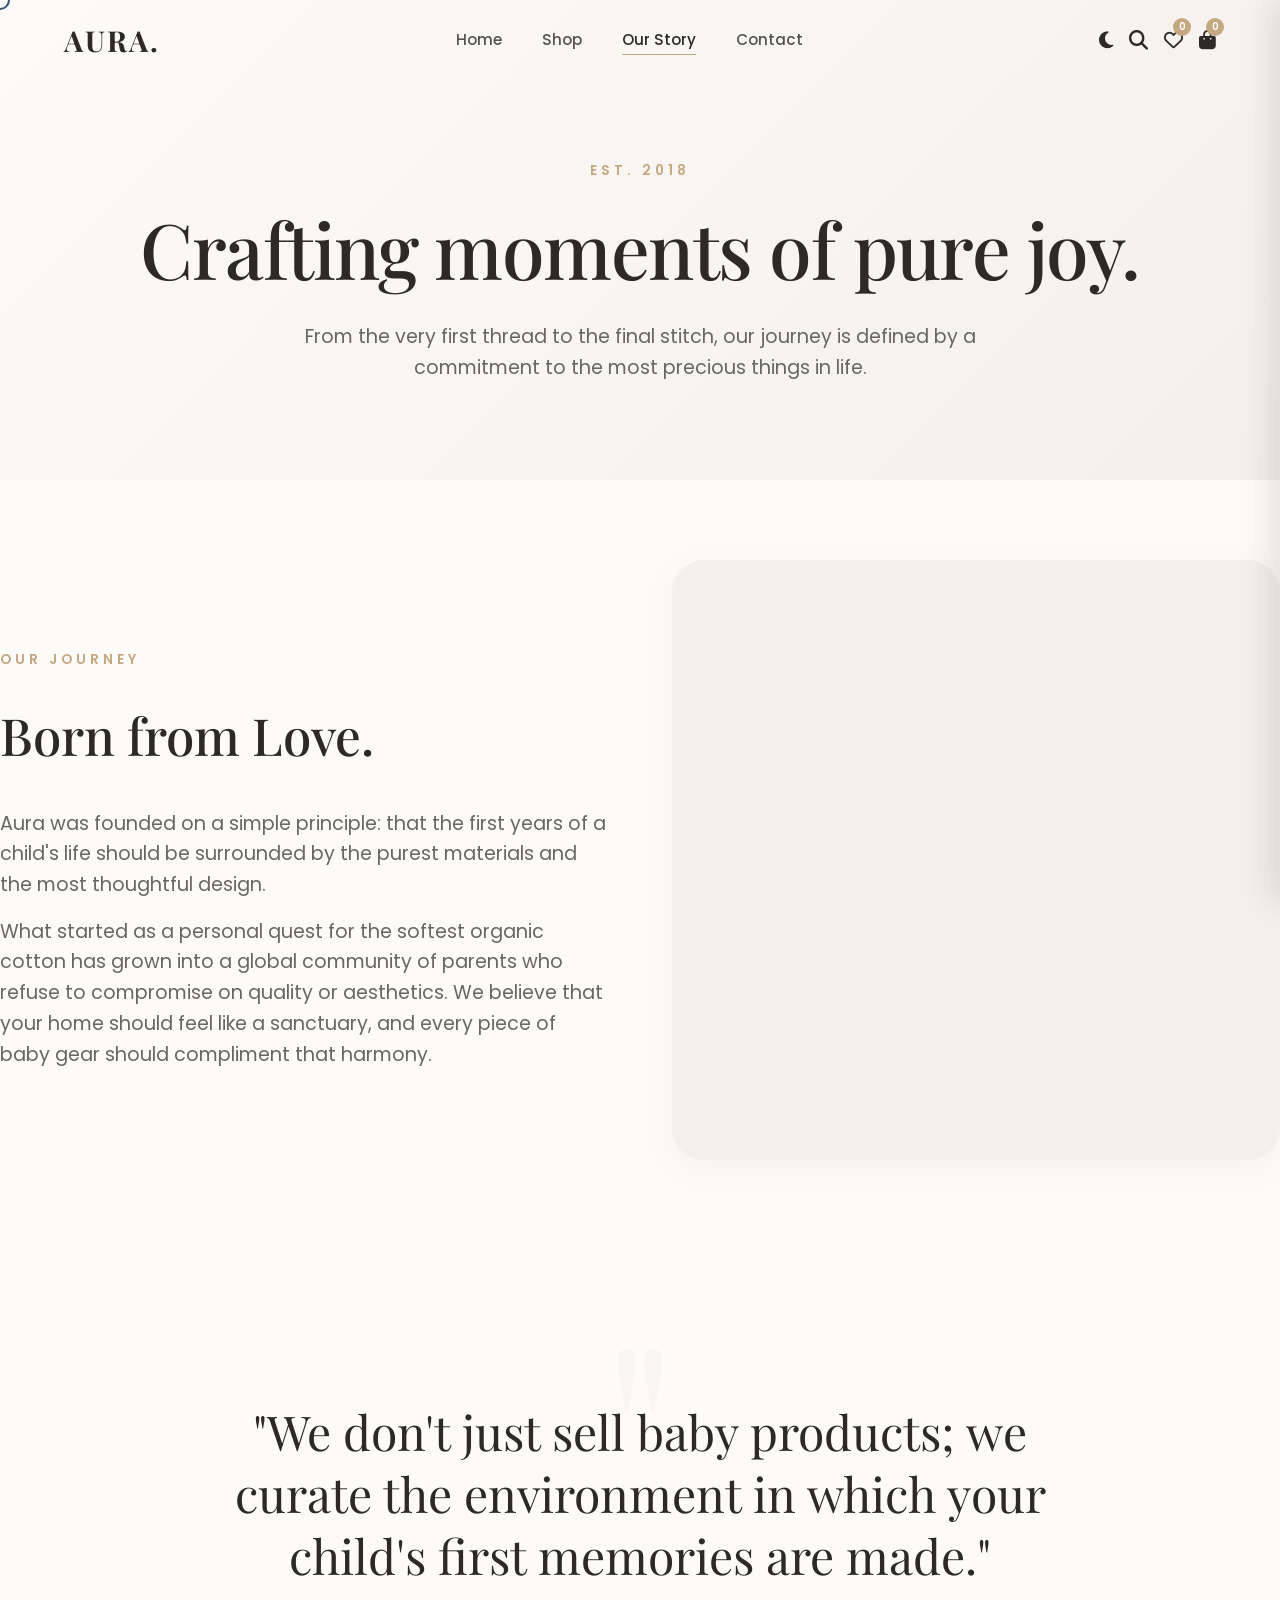
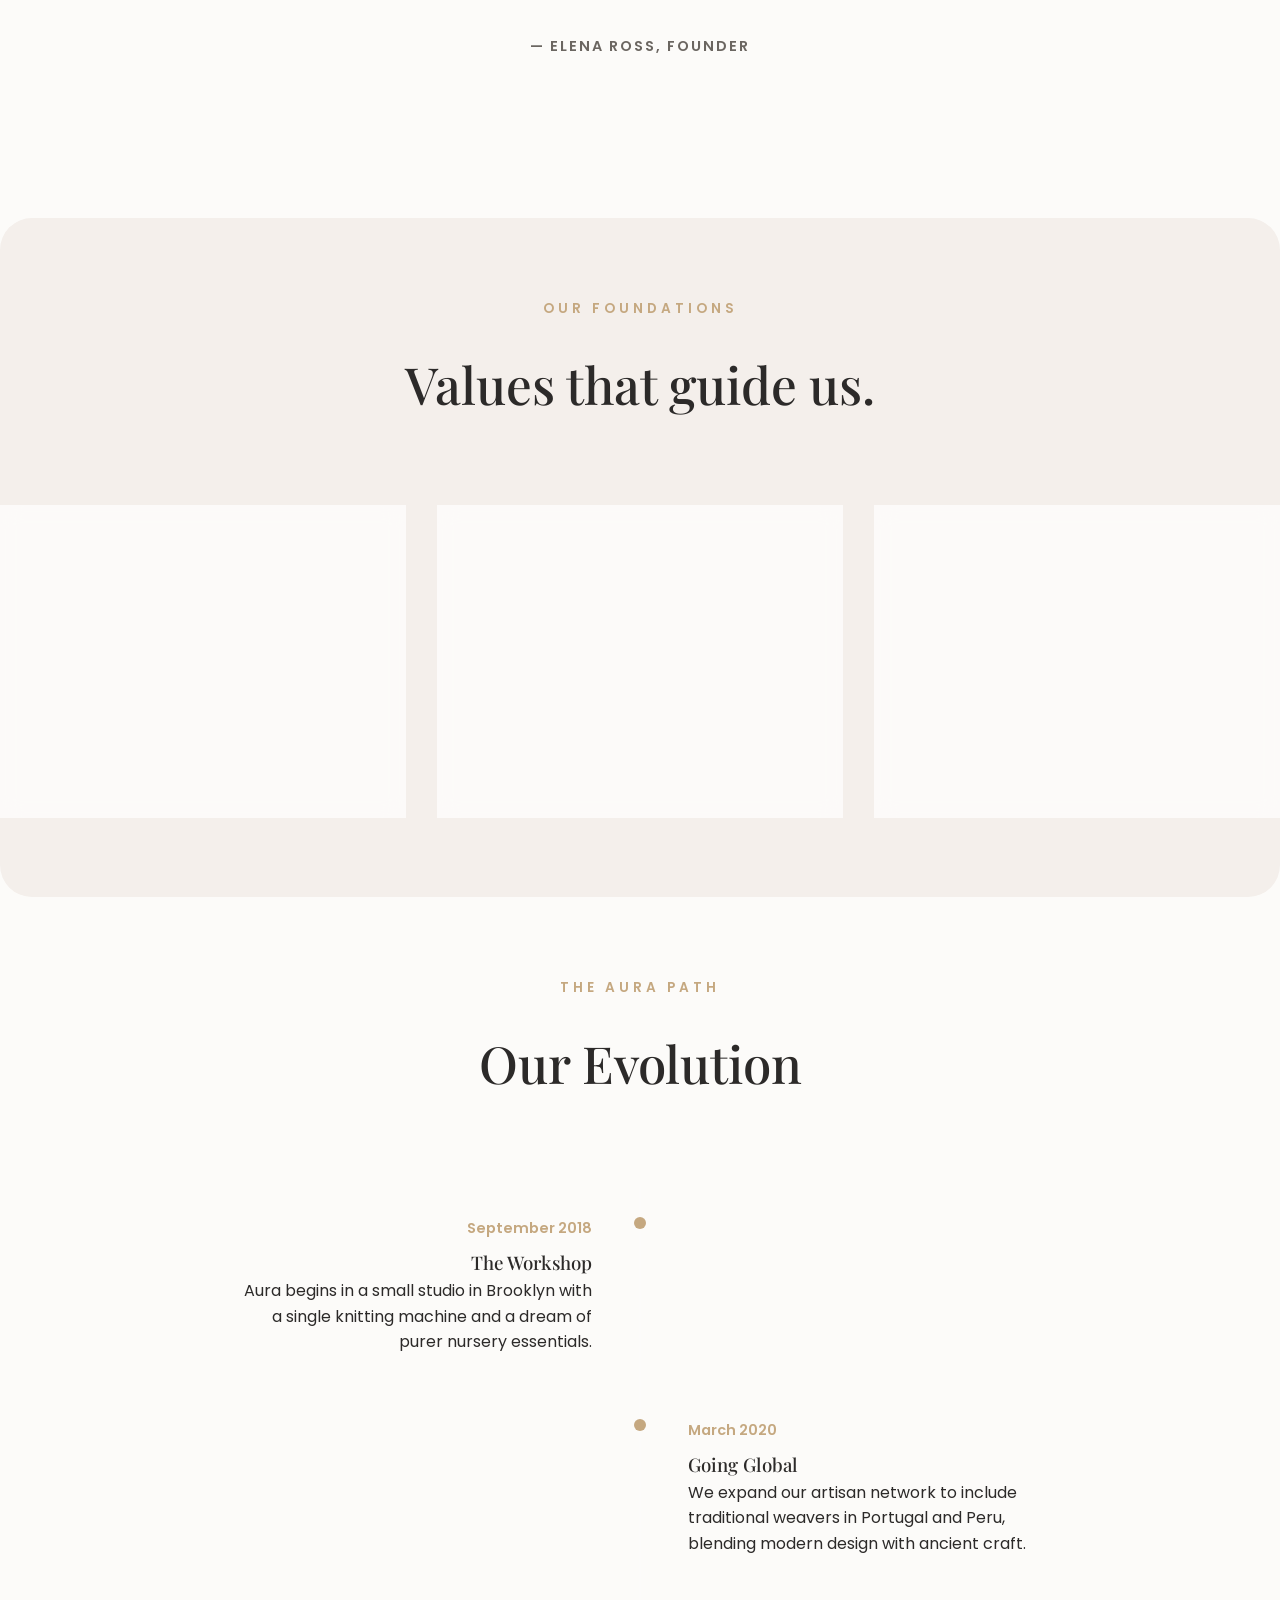
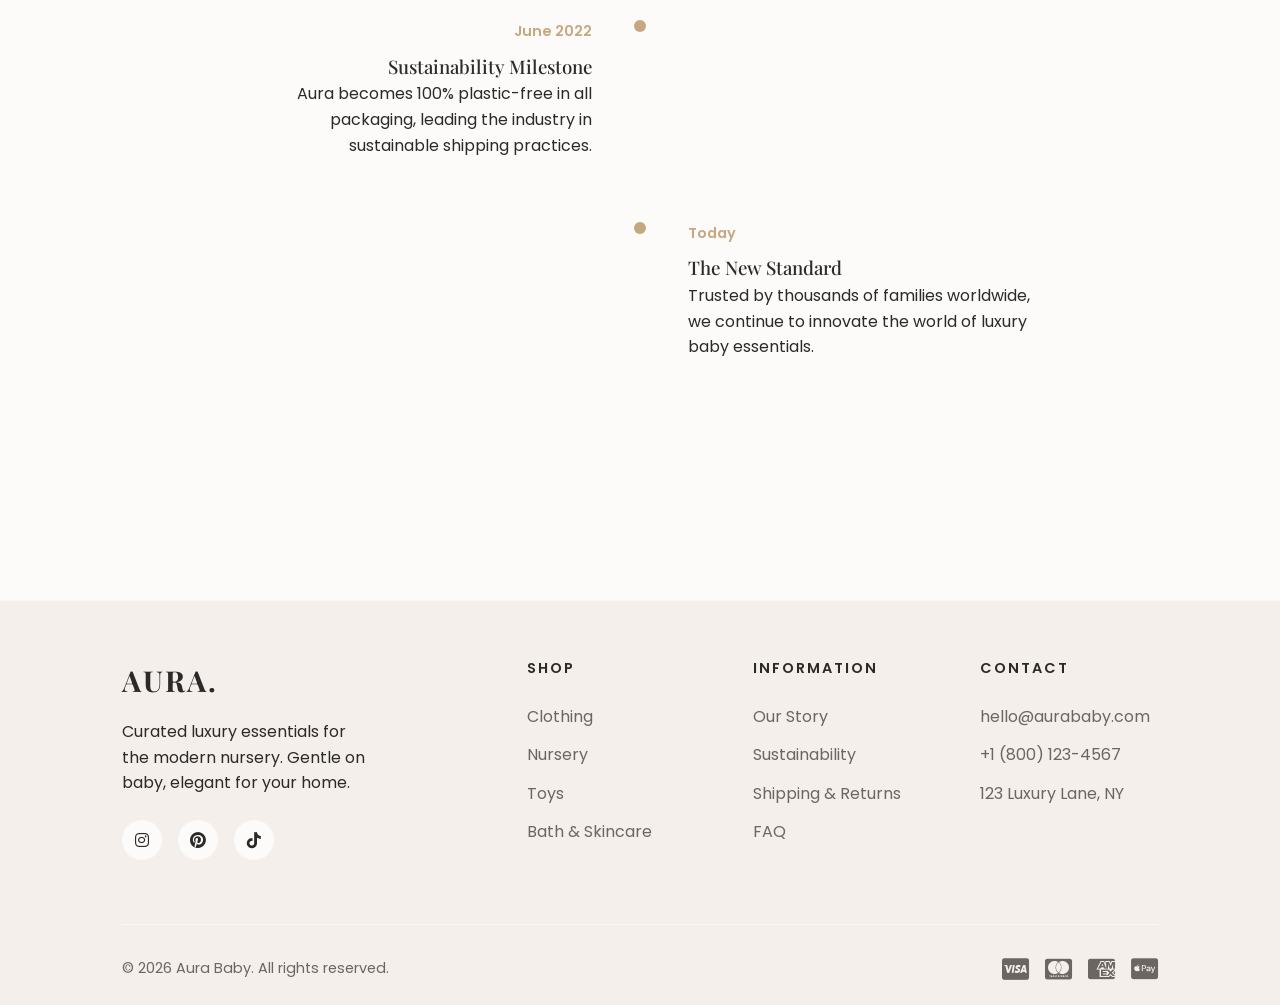
==== commit 380e7c69: "slider review text fixed" ====
--- a/about.html
+++ b/about.html
@@ -251,11 +251,48 @@
             <div class="footer-grid">
                 <div class="footer-col">
                     <a href="index.html" class="logo" style="margin-bottom: 1rem; display: block;">AURA.</a>
-                    <p class="text-muted">Curated luxury essentials for the modern nursery.</p>
+                    <p class="text-muted" style="max-width: 250px;">Curated luxury essentials for the modern nursery. Gentle on baby, elegant for your home.</p>
+                    <div class="social-icons">
+                        <a href="#"><i class="fa-brands fa-instagram"></i></a>
+                        <a href="#"><i class="fa-brands fa-pinterest"></i></a>
+                        <a href="#"><i class="fa-brands fa-tiktok"></i></a>
+                    </div>
+                </div>
+                <div class="footer-col">
+                    <h4>Shop</h4>
+                    <ul class="footer-links">
+                        <li><a href="shop.html?cat=Clothing">Clothing</a></li>
+                        <li><a href="shop.html?cat=Nursery">Nursery</a></li>
+                        <li><a href="shop.html?cat=Toys">Toys</a></li>
+                        <li><a href="shop.html?cat=Bath">Bath & Skincare</a></li>
+                    </ul>
+                </div>
+                <div class="footer-col">
+                    <h4>Information</h4>
+                    <ul class="footer-links">
+                        <li><a href="about.html">Our Story</a></li>
+                        <li><a href="#">Sustainability</a></li>
+                        <li><a href="#">Shipping & Returns</a></li>
+                        <li><a href="#">FAQ</a></li>
+                    </ul>
+                </div>
+                <div class="footer-col">
+                    <h4>Contact</h4>
+                    <ul class="footer-links">
+                        <li>hello@aurababy.com</li>
+                        <li>+1 (800) 123-4567</li>
+                        <li>123 Luxury Lane, NY</li>
+                    </ul>
                 </div>
             </div>
             <div class="footer-bottom">
                 <p>&copy; 2026 Aura Baby. All rights reserved.</p>
+                <div class="payment-icons" style="display: flex; gap: 1rem; font-size: 1.5rem;">
+                    <i class="fa-brands fa-cc-visa"></i>
+                    <i class="fa-brands fa-cc-mastercard"></i>
+                    <i class="fa-brands fa-cc-amex"></i>
+                    <i class="fa-brands fa-cc-apple-pay"></i>
+                </div>
             </div>
         </div>
     </footer>
--- a/css/style.css
+++ b/css/style.css
@@ -111,7 +111,7 @@
 .text-lead { font-size: clamp(1rem, 1.5vw, 1.2rem); color: var(--text-muted); }
 .text-center { text-align: center; }
 
-.section-padding { padding: 8rem 0; }
+.section-padding { padding: 5rem 0; }
 
 /* Reveal Animations */
 .reveal { opacity: 0; transform: translateY(40px); transition: 1s cubic-bezier(0.16, 1, 0.3, 1); }
@@ -221,6 +221,54 @@
     background: var(--bg-secondary);
 }
 
+/* Theme-aware overlay — light: warm white fade, dark: deep dark fade */
+.hero-overlay {
+    position: absolute;
+    top: 0; left: 0;
+    width: 100%; height: 100%;
+    z-index: 0;
+    /* Light mode: warm white bleeds in from left, fades to transparent */
+    background: linear-gradient(
+        to right,
+        rgba(252, 251, 249, 0.92) 0%,
+        rgba(252, 251, 249, 0.75) 35%,
+        rgba(252, 251, 249, 0.15) 65%,
+        rgba(252, 251, 249, 0.0) 100%
+    );
+    transition: background 0.5s ease;
+}
+
+/* Dark mode: deep charcoal fade — keeps image visible but readable */
+[data-theme="dark"] .hero-overlay {
+    background: linear-gradient(
+        to right,
+        rgba(26, 25, 24, 0.96) 0%,
+        rgba(26, 25, 24, 0.82) 35%,
+        rgba(26, 25, 24, 0.35) 65%,
+        rgba(26, 25, 24, 0.0) 100%
+    );
+}
+
+/* On mobile the gradient goes top-to-bottom since content is centered */
+@media (max-width: 768px) {
+    .hero-overlay {
+        background: linear-gradient(
+            to bottom,
+            rgba(252, 251, 249, 0.0) 0%,
+            rgba(252, 251, 249, 0.88) 40%,
+            rgba(252, 251, 249, 0.97) 100%
+        );
+    }
+    [data-theme="dark"] .hero-overlay {
+        background: linear-gradient(
+            to bottom,
+            rgba(26, 25, 24, 0.0) 0%,
+            rgba(26, 25, 24, 0.88) 40%,
+            rgba(26, 25, 24, 0.97) 100%
+        );
+    }
+}
+
 .hero-content {
     position: relative; z-index: 1; max-width: 800px;
 }
@@ -347,23 +395,63 @@
 }
 .editorial-text { flex: 1; }
 
-.testimonial-slider { position: relative; overflow: hidden; padding: 2rem 0; }
-.testimonial-slide { display: none; text-align: center; max-width: 800px; margin: 0 auto; animation: fade 1s; }
-.testimonial-slide.active { display: block; }
-.quote-icon { font-size: 3rem; color: var(--accent-gold); opacity: 0.3; margin-bottom: 1.5rem; }
-.testimonial-text { font-family: var(--font-heading); font-size: 1.8rem; font-style: italic; margin-bottom: 2rem; }
-.testimonial-author { font-weight: 600; text-transform: uppercase; letter-spacing: 2px; font-size: 0.9rem; }
-
-.slider-controls { display: center; justify-content: center; gap: 1rem; margin-top: 2rem; }
-.dot { width: 10px; height: 10px; border-radius: 50%; background: var(--glass-border); cursor: pointer; transition: var(--transition); border: 1px solid var(--text-muted); }
-.dot.active { background: var(--text-main); border-color: var(--text-main); transform: scale(1.2); }
+.testimonial-slider {
+    position: relative;
+    padding: 1.5rem 0 0;
+    user-select: none;
+    cursor: grab;
+}
+.testimonial-slider:active { cursor: grabbing; }
+
+/* Clipped viewport — only one slide visible at a time */
+.testimonial-viewport {
+    overflow: hidden;
+    width: 100%;
+}
+
+/* Track slides horizontally like Swiper */
+.testimonial-track {
+    display: flex;
+    transition: transform 0.55s cubic-bezier(0.25, 0.46, 0.45, 0.94);
+    will-change: transform;
+}
+
+/* Each slide is exactly full-width — no opacity tricks */
+.testimonial-slide {
+    min-width: 100%;
+    width: 100%;
+    text-align: center;
+    padding: 0 2rem;
+    box-sizing: border-box;
+}
+
+.quote-icon { font-size: 3rem; color: var(--accent-gold); opacity: 0.3; margin-bottom: 1.5rem; display: block; }
+.testimonial-text { font-family: var(--font-heading); font-size: clamp(1.3rem, 2.5vw, 1.8rem); font-style: italic; margin-bottom: 2rem; line-height: 1.5; color: var(--text-main); }
+.testimonial-author { font-weight: 600; text-transform: uppercase; letter-spacing: 2px; font-size: 0.9rem; color: var(--text-muted); }
+
+.slider-controls { display: flex; justify-content: center; align-items: center; gap: 0.6rem; margin-top: 2.5rem; }
+.dot {
+    width: 8px; height: 8px;
+    border-radius: 50%;
+    background: var(--glass-border);
+    border: 1.5px solid var(--text-muted);
+    cursor: pointer;
+    transition: background 0.3s ease, width 0.3s ease, border-color 0.3s ease;
+    flex-shrink: 0;
+}
+.dot.active {
+    background: var(--accent-gold);
+    border-color: var(--accent-gold);
+    width: 22px;
+    border-radius: var(--radius-pill);
+}
 
 /* ==========================================================================
    NEWSLETTER & FAQ
    ========================================================================== */
 .newsletter-section {
     background: var(--bg-secondary); border-radius: var(--radius-xl);
-    padding: 5rem 2rem; text-align: center; margin: 5rem 0;
+    padding: 3.5rem 2rem; text-align: center; margin: 3rem 0;
 }
 .newsletter-form {
     display: flex; max-width: 500px; margin: 2rem auto 0;
@@ -376,19 +464,75 @@
 }
 
 .faq-item {
-    border-bottom: 1px solid var(--glass-border); padding: 1.5rem 0; cursor: pointer;
-}
-.faq-question { display: flex; justify-content: space-between; align-items: center; font-weight: 500; font-size: 1.1rem; }
-.faq-answer { max-height: 0; overflow: hidden; transition: max-height 0.4s ease; color: var(--text-muted); margin-top: 0; opacity: 0; }
-.faq-item.active .faq-answer { max-height: 200px; margin-top: 1rem; opacity: 1; }
-.faq-item.active .faq-icon { transform: rotate(45deg); }
-.faq-icon { transition: transform 0.3s ease; }
+    border-bottom: 1px solid var(--glass-border);
+    cursor: pointer;
+}
+.faq-item:first-child { border-top: 1px solid var(--glass-border); }
+
+.faq-question {
+    display: flex;
+    justify-content: space-between;
+    align-items: center;
+    font-weight: 500;
+    font-size: 1.05rem;
+    padding: 1.4rem 0;
+    gap: 1rem;
+    user-select: none;
+}
+.faq-question-text { flex: 1; }
+
+.faq-icon-wrap {
+    width: 28px;
+    height: 28px;
+    border-radius: 50%;
+    border: 1.5px solid var(--glass-border);
+    display: flex;
+    align-items: center;
+    justify-content: center;
+    flex-shrink: 0;
+    transition: background 0.3s ease, border-color 0.3s ease;
+}
+.faq-item.active .faq-icon-wrap {
+    background: var(--accent-gold);
+    border-color: var(--accent-gold);
+}
+.faq-icon {
+    font-size: 0.65rem;
+    color: var(--text-muted);
+    transition: transform 0.35s cubic-bezier(0.16, 1, 0.3, 1), color 0.3s ease;
+}
+.faq-item.active .faq-icon {
+    transform: rotate(45deg);
+    color: white;
+}
+
+/* Answer uses a grid trick for smooth height animation — no fixed max-height needed */
+.faq-answer-wrap {
+    display: grid;
+    grid-template-rows: 0fr;
+    transition: grid-template-rows 0.4s cubic-bezier(0.16, 1, 0.3, 1);
+}
+.faq-item.active .faq-answer-wrap {
+    grid-template-rows: 1fr;
+}
+.faq-answer {
+    overflow: hidden;
+    color: var(--text-muted);
+    font-size: 0.95rem;
+    line-height: 1.8;
+    /* Padding animates via the inner div so it doesn't clip */
+    padding-bottom: 0;
+    transition: padding-bottom 0.4s cubic-bezier(0.16, 1, 0.3, 1);
+}
+.faq-item.active .faq-answer {
+    padding-bottom: 1.4rem;
+}
 
 /* ==========================================================================
    FOOTER
    ========================================================================== */
 footer {
-    background: var(--bg-secondary); padding: 5rem 5% 2rem;
+    background: var(--bg-secondary); padding: 3.5rem 5% 1.5rem;
     border-top: 1px solid var(--glass-border);
 }
 .footer-grid { display: grid; grid-template-columns: 2fr 1fr 1fr 1fr; gap: 3rem; margin-bottom: 4rem; }
@@ -459,7 +603,7 @@
 /* ==========================================================================
    SHOP PAGE STYLES
    ========================================================================== */
-.shop-header { padding: 8rem 0 3rem; text-align: center; background: var(--bg-secondary); margin-bottom: 4rem; }
+.shop-header { padding: 6rem 0 2.5rem; text-align: center; background: var(--bg-secondary); margin-bottom: 2.5rem; }
 .shop-filters { display: flex; justify-content: space-between; align-items: center; margin-bottom: 2rem; flex-wrap: wrap; gap: 1rem; }
 .filter-chips { display: flex; gap: 1rem; overflow-x: auto; padding-bottom: 0.5rem; }
 .chip { padding: 0.5rem 1.5rem; border: 1px solid var(--glass-border); border-radius: var(--radius-pill); cursor: pointer; transition: var(--transition); background: var(--glass-bg); white-space: nowrap; }
@@ -1143,7 +1287,7 @@
 
     /* Container */
     .container { padding: 0 4%; }
-    .section-padding { padding: 4rem 0; }
+    .section-padding { padding: 3rem 0; }
 
     /* Typography */
     .title-lg { font-size: clamp(2rem, 8vw, 2.8rem); }
@@ -1217,7 +1361,8 @@
     .newsletter-form .btn { width: 100%; padding: 0.85rem; }
 
     /* FAQ */
-    .faq-question { font-size: 0.95rem; }
+    .faq-question { font-size: 0.9rem; }
+    .faq-icon-wrap { width: 24px; height: 24px; }
 
     /* Shop page */
     .shop-header { padding: 6rem 0 2rem; }
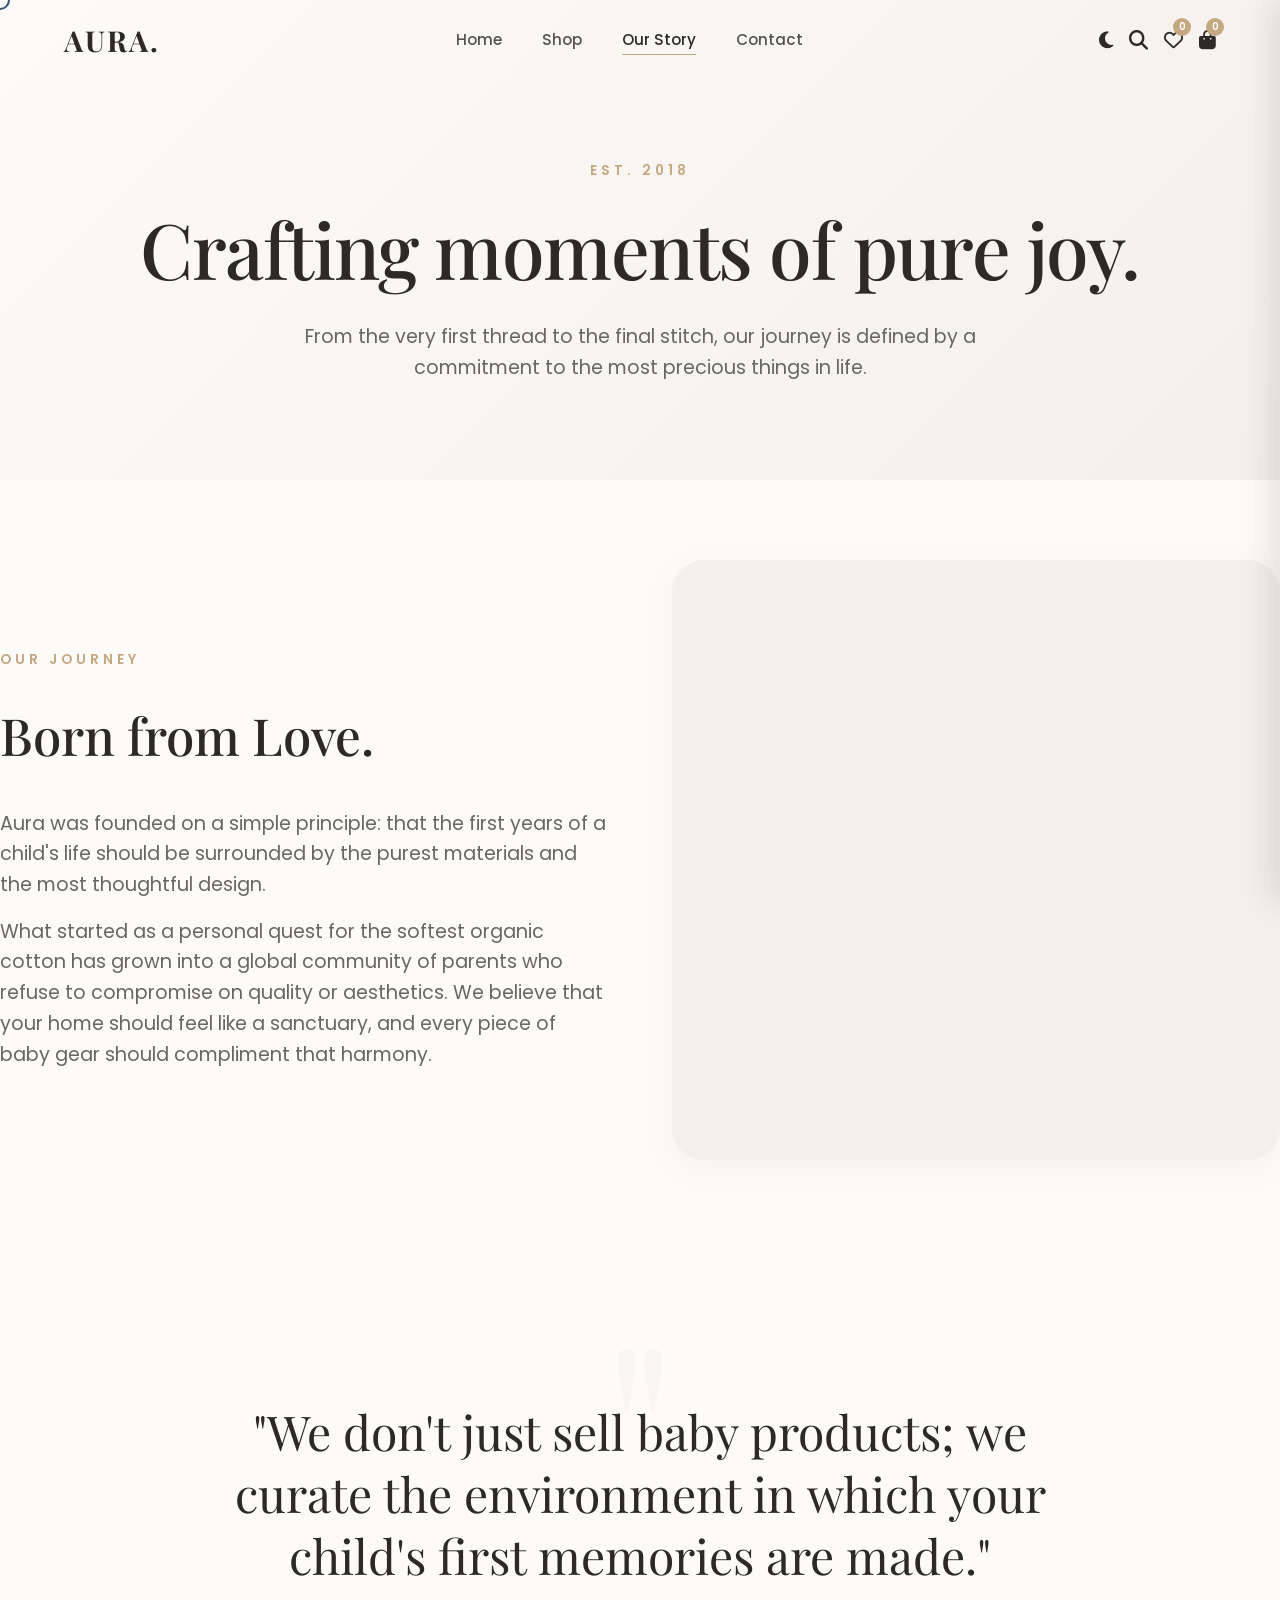
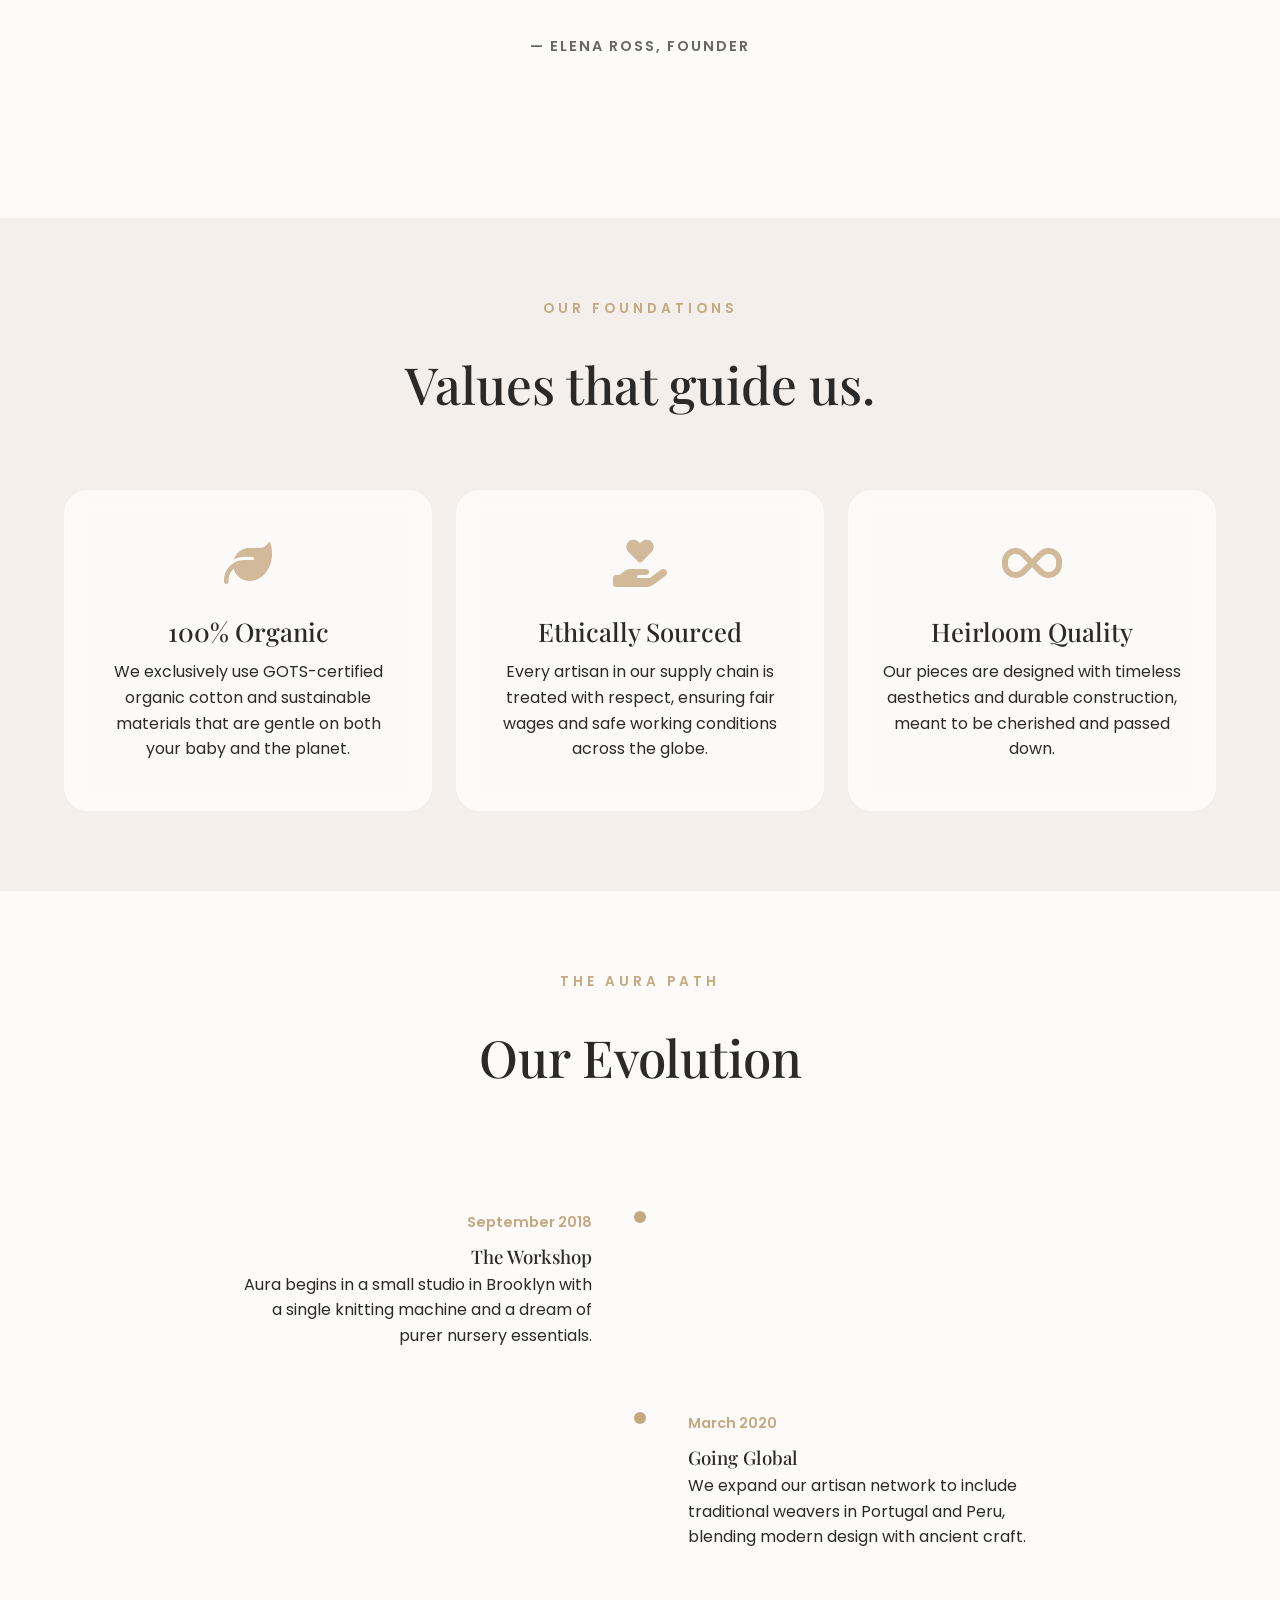
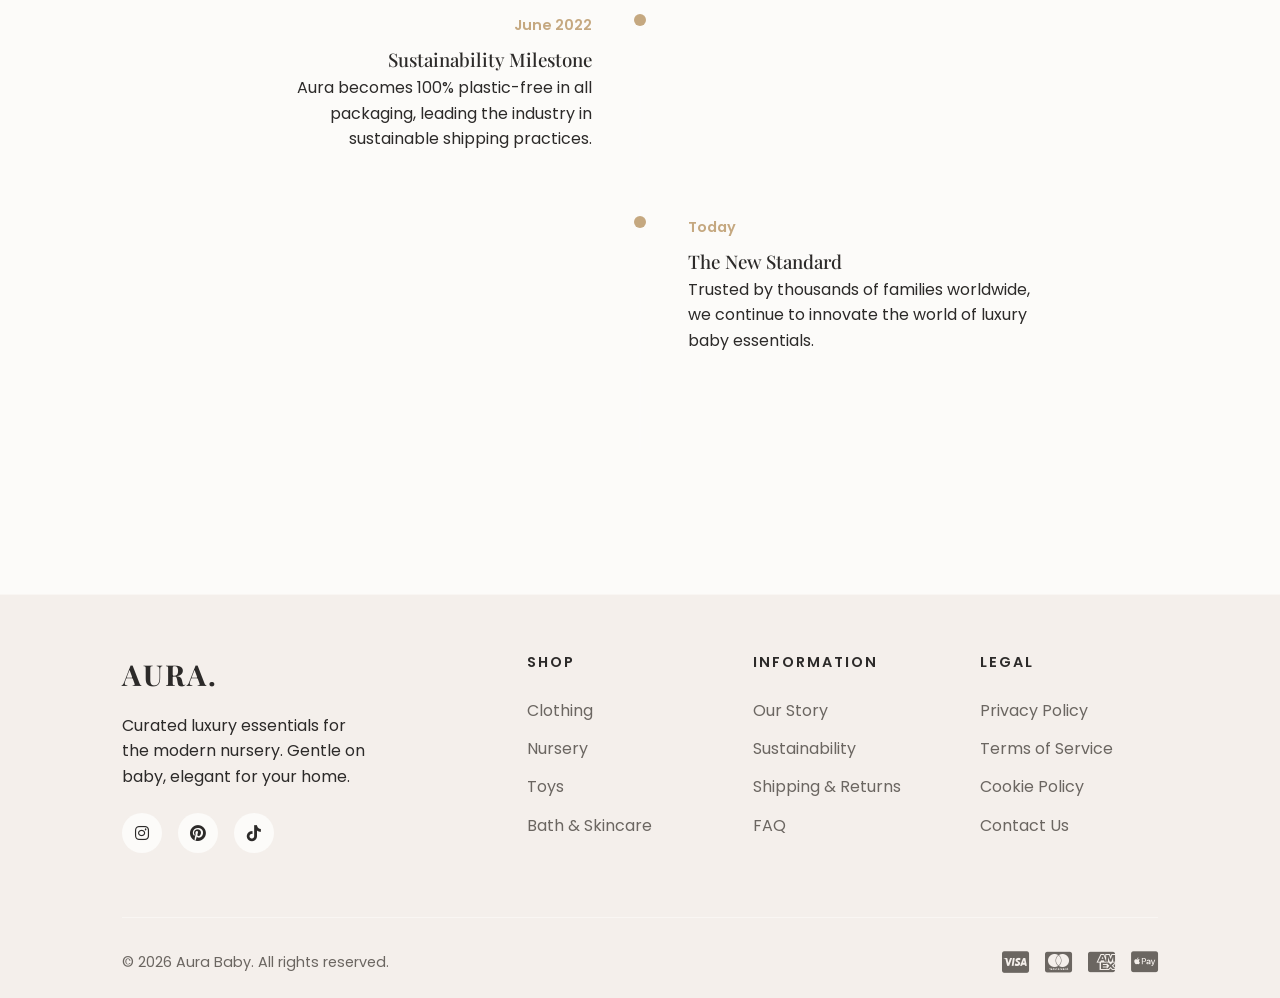
==== commit 6a3f4481: "ui fixed" ====
--- a/about.html
+++ b/about.html
@@ -25,23 +25,28 @@
             text-align: center;
             transition: var(--transition);
             backdrop-filter: blur(10px);
-            height: 100%;
         }
         .value-card:hover {
-            transform: translateY(-10px);
+            transform: translateY(-8px);
             box-shadow: var(--glass-shadow);
             border-color: var(--accent-gold);
         }
         .value-icon {
-            font-size: 3.5rem;
+            font-size: 3rem;
             color: var(--accent-gold);
-            margin-bottom: 2rem;
+            margin-bottom: 1.5rem;
             opacity: 0.8;
+            display: block;
             transition: var(--transition);
         }
         .value-card:hover .value-icon {
             transform: scale(1.1);
             opacity: 1;
+        }
+
+        /* Values section — full-width background, container inside */
+        .values-section {
+            background: var(--bg-secondary);
         }
         
         .quote-section {
@@ -169,7 +174,7 @@
                     <p class="text-lead" style="margin-top: 2rem;">Aura was founded on a simple principle: that the first years of a child's life should be surrounded by the purest materials and the most thoughtful design.</p>
                     <p class="text-lead" style="margin-top: 1rem;">What started as a personal quest for the softest organic cotton has grown into a global community of parents who refuse to compromise on quality or aesthetics. We believe that your home should feel like a sanctuary, and every piece of baby gear should compliment that harmony.</p>
                 </div>
-                <div class="editorial-img" style="background-image: url('https://images.unsplash.com/photo-1519689689353-89701638427f?auto=format&fit=crop&q=80&w=800'); background-size: cover; background-position: center;"></div>
+                <div class="editorial-img" style="background-image: url('https://images.unsplash.com/photo-1522771935876-2497116a7a98?auto=format&fit=crop&q=80&w=800'); background-size: cover; background-position: center;"></div>
             </div>
         </section>
 
@@ -180,28 +185,23 @@
             </div>
         </section>
 
-        <section class="section-padding container" style="background: var(--bg-secondary); border-radius: var(--radius-xl);">
-            <div class="text-center reveal" style="margin-bottom: 5rem;">
-                <span class="hero-subtitle">Our Foundations</span>
-                <h2 class="title-md">Values that guide us.</h2>
-            </div>
-            
-            <div class="grid" style="grid-template-columns: repeat(auto-fit, minmax(300px, 1fr)); gap: 2rem;">
-                <div class="reveal">
+        <section class="values-section section-padding">
+            <div class="container">
+                <div class="text-center reveal" style="margin-bottom: 4rem;">
+                    <span class="hero-subtitle">Our Foundations</span>
+                    <h2 class="title-md">Values that guide us.</h2>
+                </div>
+                <div class="grid reveal" style="grid-template-columns: repeat(auto-fit, minmax(260px, 1fr)); gap: 1.5rem;">
                     <div class="value-card">
                         <i class="fa-solid fa-leaf value-icon"></i>
                         <h3 class="title-sm">100% Organic</h3>
                         <p class="text-muted">We exclusively use GOTS-certified organic cotton and sustainable materials that are gentle on both your baby and the planet.</p>
                     </div>
-                </div>
-                <div class="reveal">
                     <div class="value-card">
                         <i class="fa-solid fa-hand-holding-heart value-icon"></i>
                         <h3 class="title-sm">Ethically Sourced</h3>
                         <p class="text-muted">Every artisan in our supply chain is treated with respect, ensuring fair wages and safe working conditions across the globe.</p>
                     </div>
-                </div>
-                <div class="reveal">
                     <div class="value-card">
                         <i class="fa-solid fa-infinity value-icon"></i>
                         <h3 class="title-sm">Heirloom Quality</h3>
@@ -271,17 +271,18 @@
                     <h4>Information</h4>
                     <ul class="footer-links">
                         <li><a href="about.html">Our Story</a></li>
-                        <li><a href="#">Sustainability</a></li>
-                        <li><a href="#">Shipping & Returns</a></li>
-                        <li><a href="#">FAQ</a></li>
+                        <li><a href="policy.html#sustainability">Sustainability</a></li>
+                        <li><a href="policy.html#shipping">Shipping &amp; Returns</a></li>
+                        <li><a href="faq.html">FAQ</a></li>
                     </ul>
                 </div>
                 <div class="footer-col">
-                    <h4>Contact</h4>
+                    <h4>Legal</h4>
                     <ul class="footer-links">
-                        <li>hello@aurababy.com</li>
-                        <li>+1 (800) 123-4567</li>
-                        <li>123 Luxury Lane, NY</li>
+                        <li><a href="policy.html#privacy">Privacy Policy</a></li>
+                        <li><a href="policy.html#terms">Terms of Service</a></li>
+                        <li><a href="policy.html#cookies">Cookie Policy</a></li>
+                        <li><a href="contact.html">Contact Us</a></li>
                     </ul>
                 </div>
             </div>
--- a/css/style.css
+++ b/css/style.css
@@ -221,6 +221,7 @@
     background: var(--bg-secondary);
 }
 
+
 /* Theme-aware overlay — light: warm white fade, dark: deep dark fade */
 .hero-overlay {
     position: absolute;
@@ -267,6 +268,8 @@
             rgba(26, 25, 24, 0.97) 100%
         );
     }
+
+ 
 }
 
 .hero-content {
@@ -387,11 +390,16 @@
 .editorial-split {
     display: flex; gap: 4rem; align-items: center;
 }
+.editorial-section {
+    background: var(--bg-secondary);
+    border-radius: var(--radius-xl);
+    padding: 5rem 5% !important; /* desktop: generous padding */
+}
 .editorial-img {
     flex: 1; height: 600px; border-radius: var(--radius-xl);
-    background: var(--bg-secondary);
     position: relative; overflow: hidden;
     box-shadow: var(--glass-shadow);
+    background-color: var(--bg-secondary); /* fallback color only — does not override background-image */
 }
 .editorial-text { flex: 1; }
 
@@ -1275,8 +1283,19 @@
     .grid { grid-template-columns: repeat(auto-fill, minmax(240px, 1fr)); gap: 1.5rem; }
     .category-grid { grid-template-columns: repeat(2, 1fr); }
 }
-
+ section.container.category-section{
+        padding-top:  3rem;
+        padding-bottom:  3rem;
+    }
 @media (max-width: 768px) {
+    /* ── Mobile spacing token — minimum 20px on all sides ── */
+    :root { --px: 1.25rem; }
+
+    section.container.category-section{
+        padding-top:  1rem;
+        padding-bottom:  1rem;
+    }
+
     /* Base */
     .nav-links { display: none; }
     .custom-cursor { display: none; }
@@ -1285,8 +1304,8 @@
     #app-root { padding-bottom: 80px; }
     footer { padding-bottom: calc(3rem + 80px); }
 
-    /* Container */
-    .container { padding: 0 4%; }
+    /* Container — guaranteed horizontal breathing room */
+    .container { padding: 0 var(--px); }
     .section-padding { padding: 3rem 0; }
 
     /* Typography */
@@ -1295,8 +1314,8 @@
     .testimonial-text { font-size: clamp(1.1rem, 4vw, 1.4rem); }
 
     /* Hero */
-    .hero { height: auto; min-height: 100svh; padding: 7rem 0 5rem; align-items: center; }
-    .hero-content { text-align: center; margin: 0 auto; padding: 0 1rem; }
+    .hero { height: auto; padding: 7rem 0 5rem; align-items: center; }
+    .hero-content { text-align: center; margin: 0 auto; padding: 0 var(--px); }
     .hero-content .btn-primary { margin-top: 1.5rem; }
     .hero-subtitle { letter-spacing: 2px; }
     .scroll-indicator { display: none; }
@@ -1304,28 +1323,13 @@
     .blob-2 { width: 300px; height: 300px; }
 
     /* Product Grid */
-    .grid {
-        grid-template-columns: repeat(2, 1fr);
-        gap: 1rem;
-    }
-
-    /* Product Card — mobile optimised */
+    .grid { grid-template-columns: repeat(2, 1fr); gap: 0.75rem; }
+
+    /* Product Card */
     .product-card { padding: 0.85rem; border-radius: var(--radius-md); }
-    .product-image-wrap {
-        height: 160px;
-        margin-bottom: 0.85rem;
-        border-radius: 12px;
-    }
-    /* Fix icon size inside card on mobile */
+    .product-image-wrap { height: 160px; margin-bottom: 0.85rem; border-radius: 12px; }
     .product-image-wrap i { font-size: 3rem; }
-
-    /* Always show actions on touch (no hover) */
-    .product-actions {
-        opacity: 1;
-        transform: translateY(0);
-        margin-bottom: 0.5rem;
-        gap: 0.4rem;
-    }
+    .product-actions { opacity: 1; transform: translateY(0); margin-bottom: 0.5rem; gap: 0.4rem; }
     .btn-icon { width: 36px; height: 36px; font-size: 0.85rem; }
     .product-title { font-size: 0.95rem; }
     .product-category { font-size: 0.7rem; }
@@ -1335,7 +1339,7 @@
     .badge-tag { font-size: 0.6rem; padding: 3px 7px; }
 
     /* Categories */
-    .category-grid { grid-template-columns: repeat(2, 1fr); gap: 0.85rem; }
+    .category-grid { grid-template-columns: repeat(2, 1fr); gap: 0.75rem; }
     .category-card { height: 180px; padding: 1.2rem; border-radius: var(--radius-lg); }
     .category-content h3 { font-size: 1.2rem; }
     .category-content { transform: translateY(0); }
@@ -1343,14 +1347,19 @@
 
     /* Editorial */
     .editorial-split { flex-direction: column; gap: 2rem; }
+    .editorial-section { padding: 3rem var(--px) !important; border-radius: var(--radius-lg); }
     .editorial-img { height: 220px; border-radius: var(--radius-lg); }
     .editorial-img i { font-size: 5rem; }
 
     /* Testimonial */
     .testimonial-slider { padding: 1rem 0; }
 
-    /* Newsletter */
-    .newsletter-section { padding: 3rem 1.2rem; margin: 2rem 0; border-radius: var(--radius-lg); }
+    /* Newsletter — px on the section itself since it's not inside .container */
+    .newsletter-section {
+        padding: 3rem var(--px);
+        margin: 2rem 0;
+        border-radius: var(--radius-lg);
+    }
     .newsletter-form {
         flex-direction: column;
         border-radius: var(--radius-lg);
@@ -1365,7 +1374,7 @@
     .faq-icon-wrap { width: 24px; height: 24px; }
 
     /* Shop page */
-    .shop-header { padding: 6rem 0 2rem; }
+    .shop-header { padding: 6rem var(--px) 2rem; }
     .shop-filters { flex-direction: row; align-items: center; gap: 0.5rem; flex-wrap: nowrap; overflow-x: auto; }
     .filter-chips { gap: 0.5rem; }
     .chip { padding: 0.4rem 1rem; font-size: 0.8rem; white-space: nowrap; }
@@ -1374,23 +1383,23 @@
     .filter-sidebar.active { left: 0; }
 
     /* Modals */
-    .modal { padding: 2rem 1.2rem; width: 95%; border-radius: var(--radius-lg); }
+    .modal { padding: 2rem var(--px); width: calc(100% - calc(var(--px) * 2)); border-radius: var(--radius-lg); }
     .search-input-wrap input { font-size: 1.3rem; }
     .qv-img { height: 200px; font-size: 4rem; }
 
     /* Cart Sidebar */
     .sidebar { max-width: 100%; right: -100%; }
-    .sidebar-header { padding: 1.5rem; }
-    .sidebar-content { padding: 1.2rem; }
-    .sidebar-footer { padding: 1.2rem; }
+    .sidebar-header { padding: 1.5rem var(--px); }
+    .sidebar-content { padding: 1.2rem var(--px); }
+    .sidebar-footer { padding: 1.2rem var(--px); }
 
     /* Footer */
     .footer-grid { grid-template-columns: 1fr; gap: 2rem; margin-bottom: 2rem; }
-    footer { padding: 3rem 4% 1.5rem; }
+    footer { padding: 3rem var(--px) 1.5rem; }
     .footer-bottom { flex-direction: column; gap: 1rem; text-align: center; }
 
     /* Toast */
-    .toast-container { bottom: 90px; right: 1rem; left: 1rem; }
+    .toast-container { bottom: 90px; right: var(--px); left: var(--px); }
     .toast { font-size: 0.85rem; }
 
     /* Buttons */
@@ -1398,6 +1407,9 @@
 }
 
 @media (max-width: 480px) {
+    /* Tighten spacing token slightly on very small screens but keep ≥10px */
+    :root { --px: 1rem; } /* 16px — still above the 10px minimum */
+
     .grid { grid-template-columns: 1fr 1fr; gap: 0.75rem; }
     .product-image-wrap { height: 130px; }
     .product-image-wrap i { font-size: 2.5rem; }
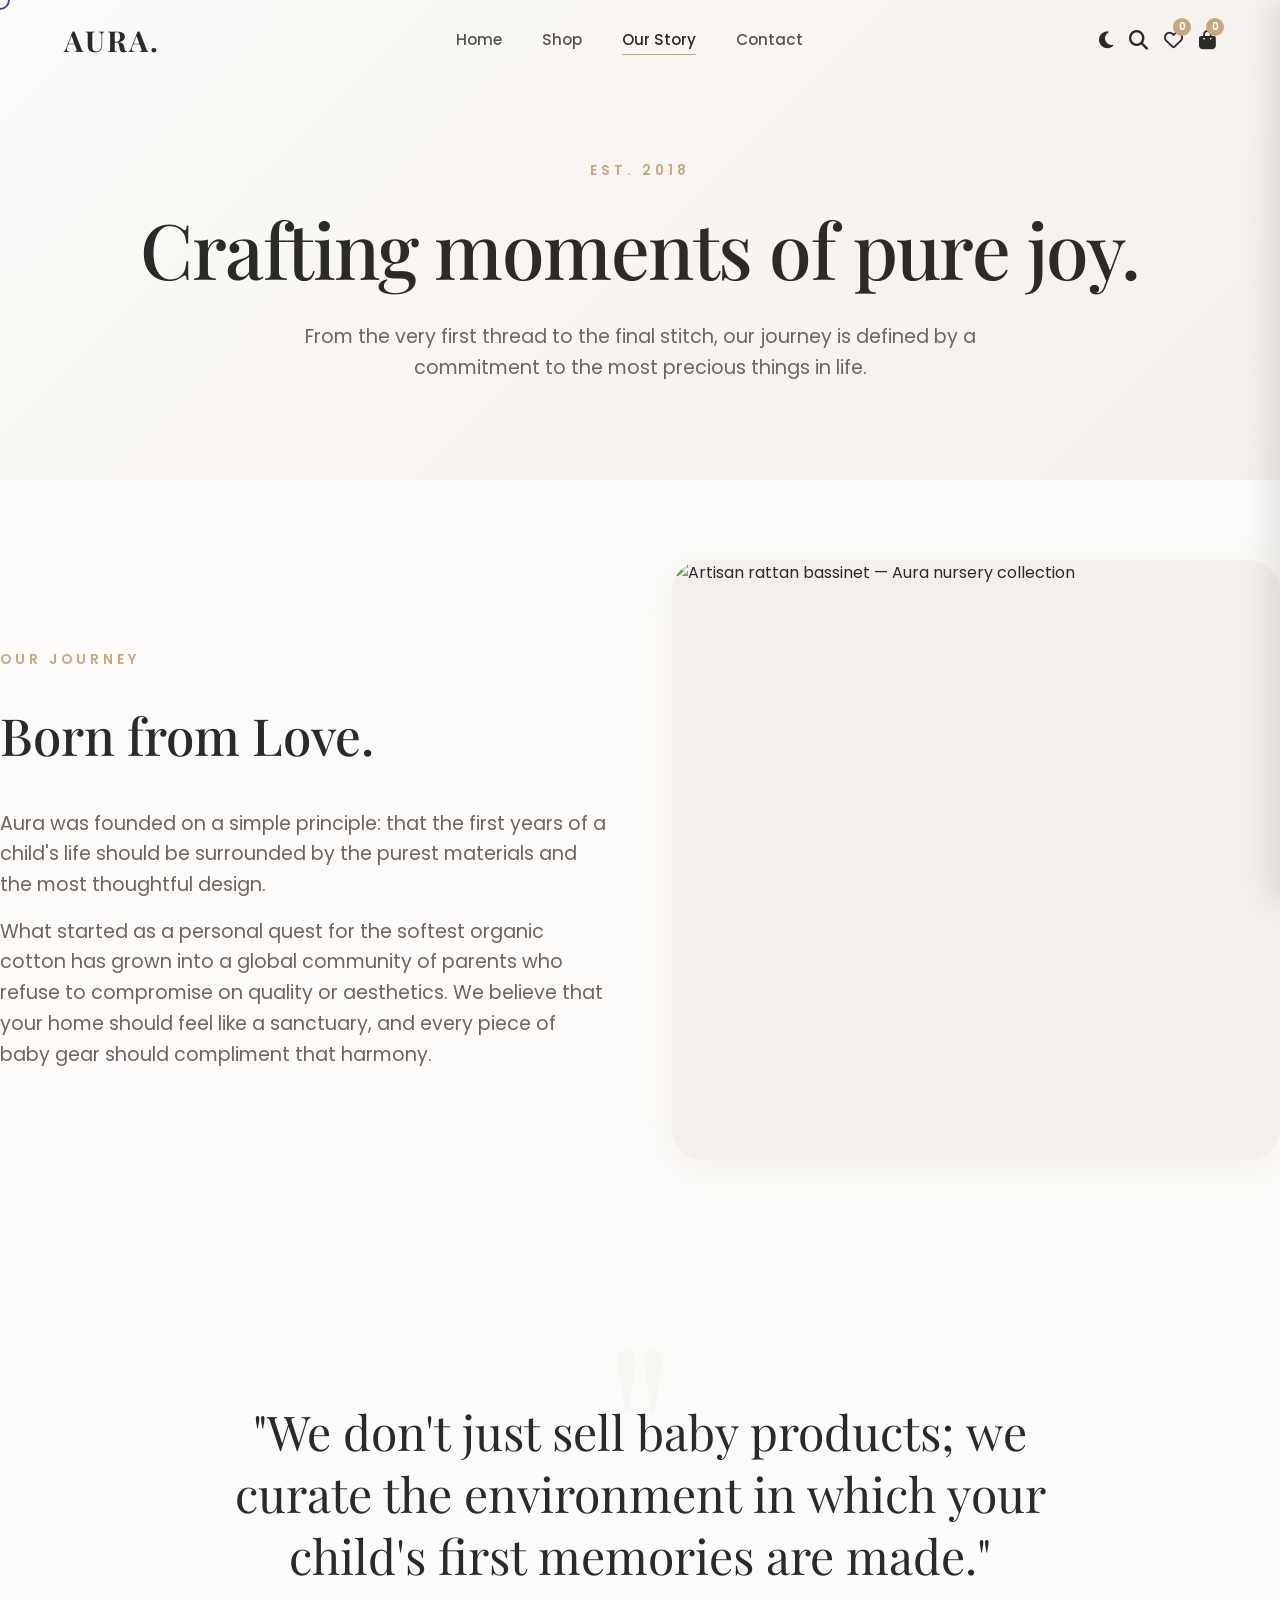
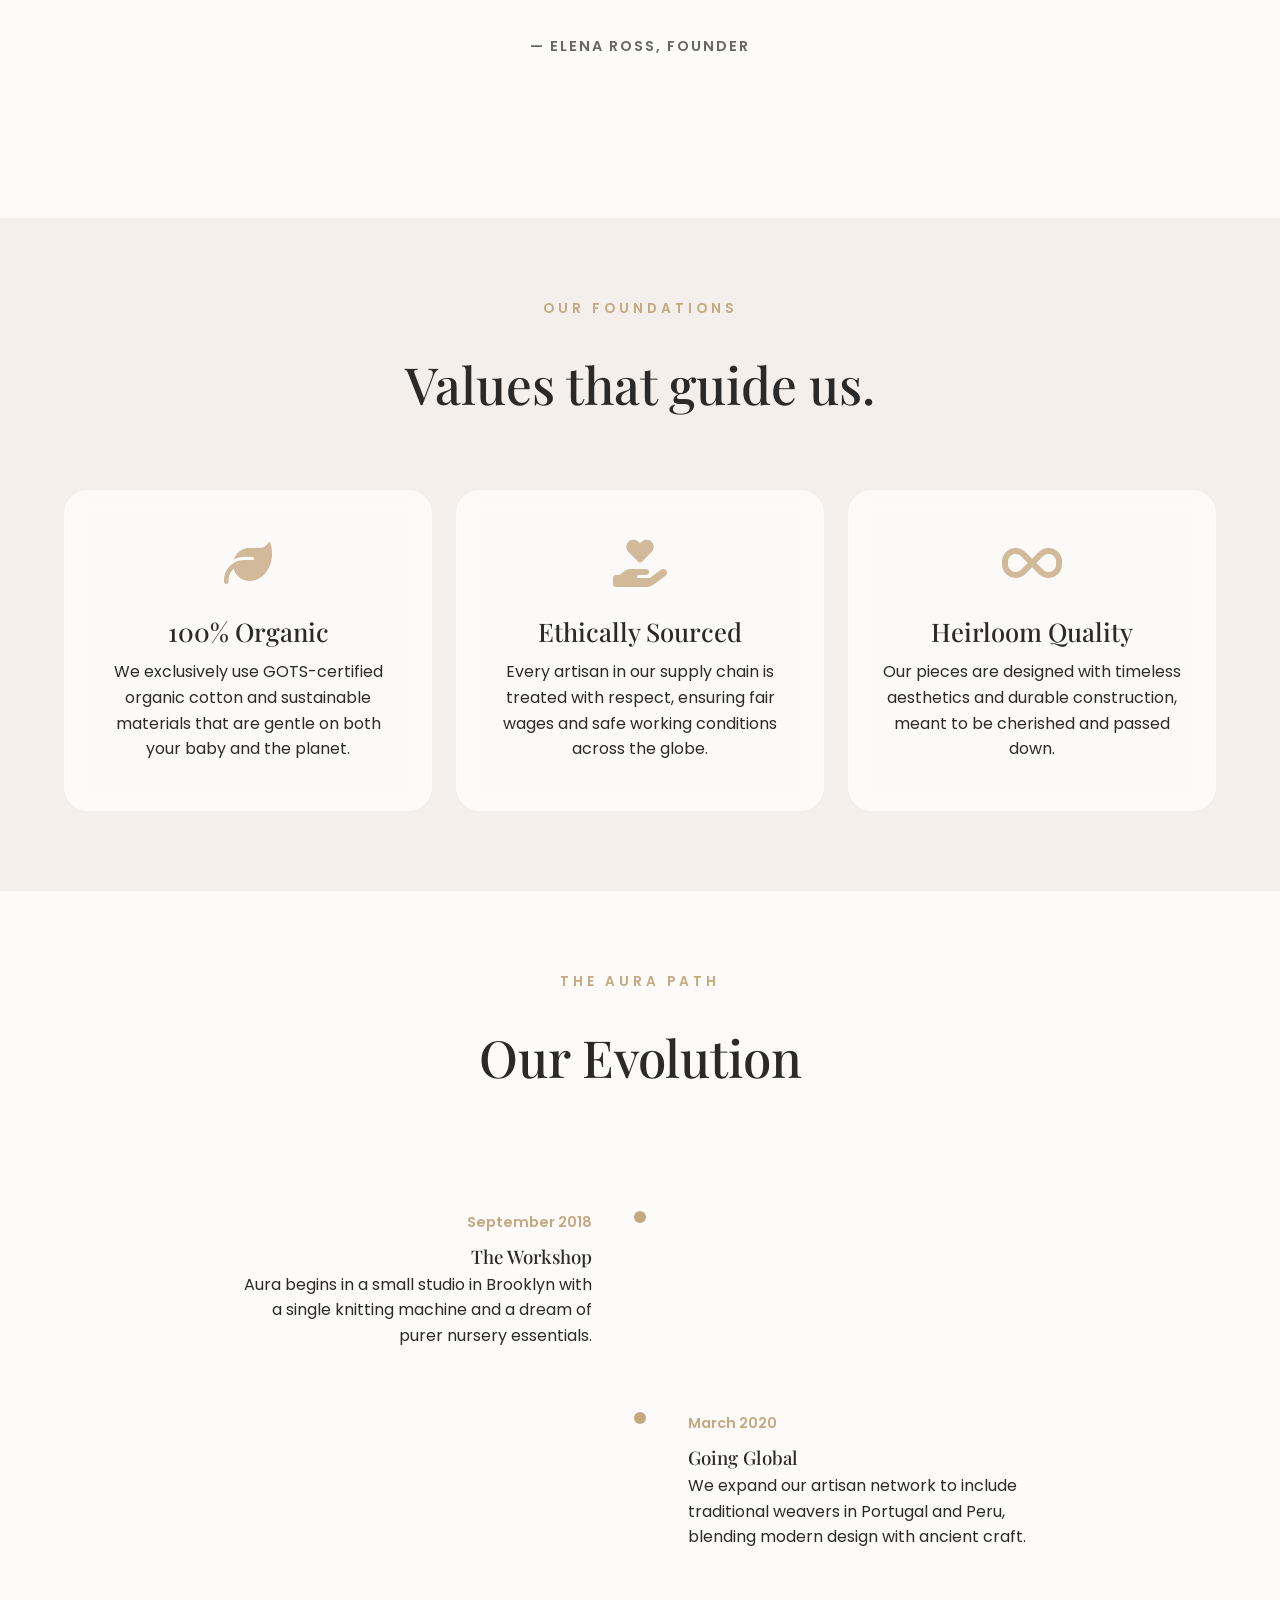
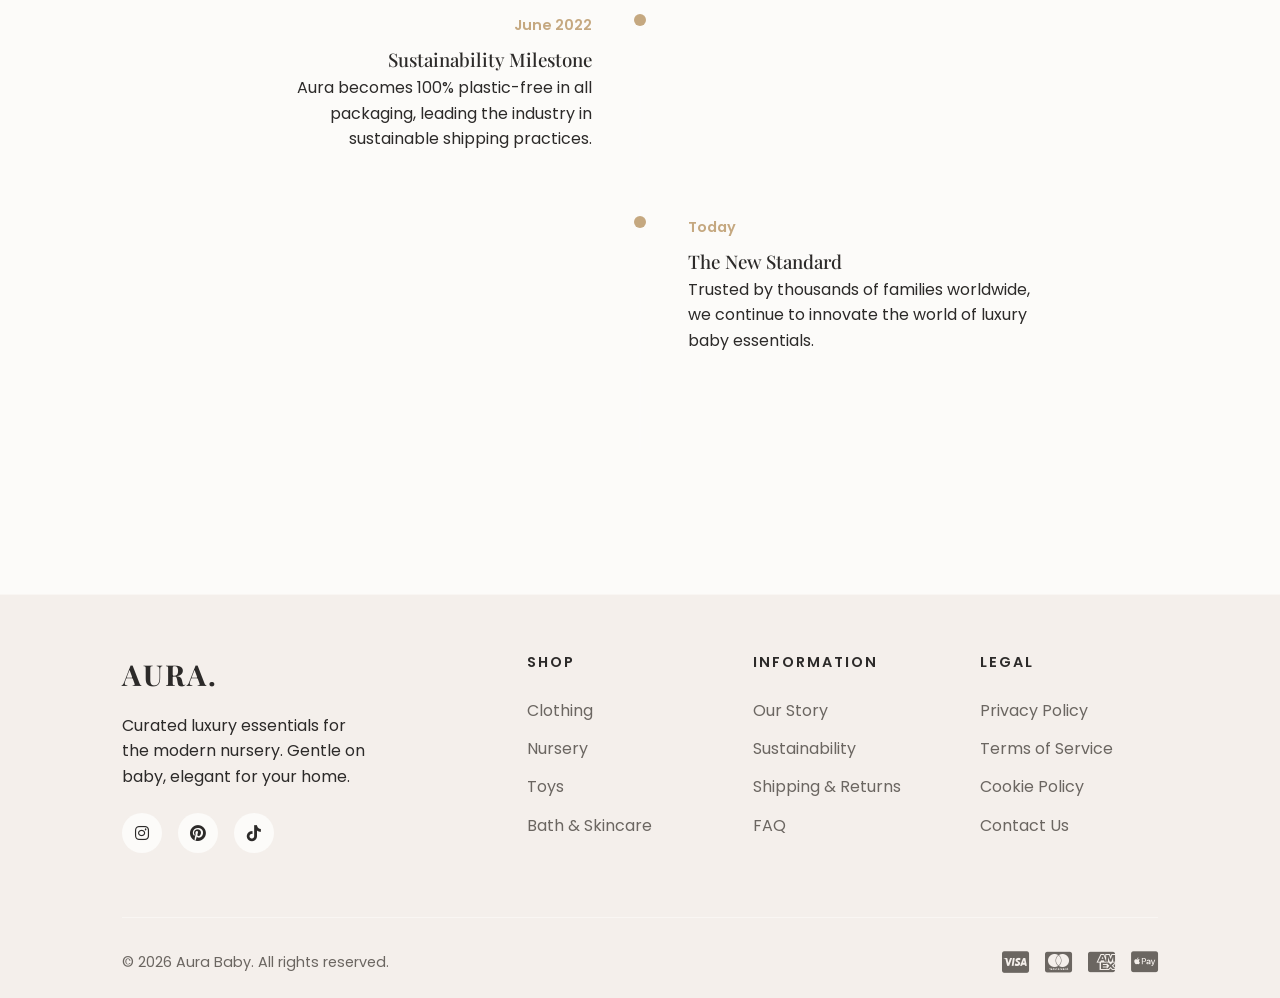
==== commit 774e3858: "updated" ====
--- a/about.html
+++ b/about.html
@@ -174,7 +174,12 @@
                     <p class="text-lead" style="margin-top: 2rem;">Aura was founded on a simple principle: that the first years of a child's life should be surrounded by the purest materials and the most thoughtful design.</p>
                     <p class="text-lead" style="margin-top: 1rem;">What started as a personal quest for the softest organic cotton has grown into a global community of parents who refuse to compromise on quality or aesthetics. We believe that your home should feel like a sanctuary, and every piece of baby gear should compliment that harmony.</p>
                 </div>
-                <div class="editorial-img" style="background-image: url('https://images.unsplash.com/photo-1522771935876-2497116a7a98?auto=format&fit=crop&q=80&w=800'); background-size: cover; background-position: center;"></div>
+                <div class="editorial-img">
+                    <img src="https://cdn.pixabay.com/photo/2014/12/02/15/04/baby-bassinet-554082_1280.jpg"
+                         alt="Artisan rattan bassinet — Aura nursery collection"
+                         style="width:100%; height:100%; object-fit:cover; display:block;"
+                         onerror="this.onerror=null; this.src='https://cdn.pixabay.com/photo/2024/02/11/06/20/baby-8565993_1280.jpg';">
+                </div>
             </div>
         </section>
 
--- a/css/style.css
+++ b/css/style.css
@@ -218,7 +218,19 @@
     height: 100vh;
     display: flex; align-items: center;
     position: relative; overflow: hidden;
-    background: var(--bg-secondary);
+    background: var(--bg-secondary); /* solid fallback if image fails */
+}
+
+/* Absolutely-positioned img acts as the background — supports onerror fallback */
+.hero-bg-img {
+    position: absolute;
+    inset: 0;
+    width: 100%; height: 100%;
+    object-fit: cover;
+    object-position: center;
+    z-index: 0;
+    pointer-events: none;
+    user-select: none;
 }
 
 
